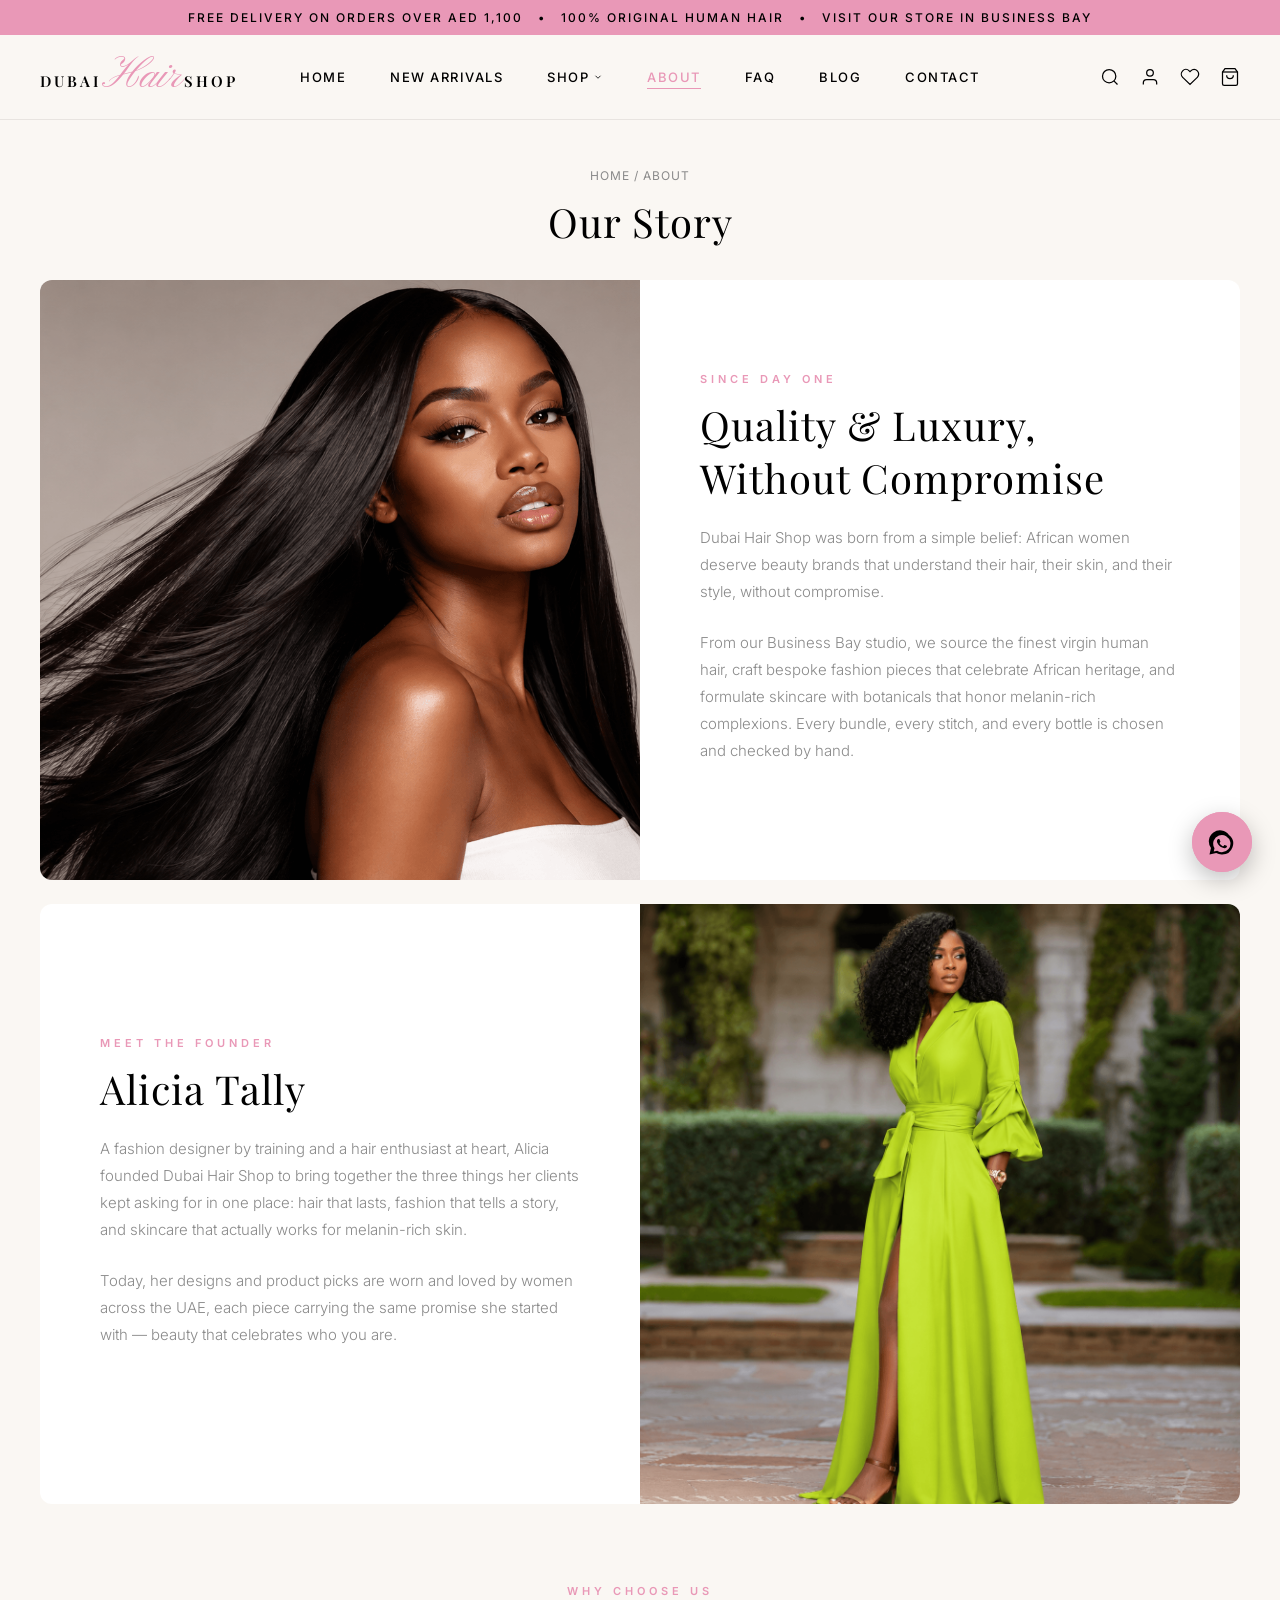
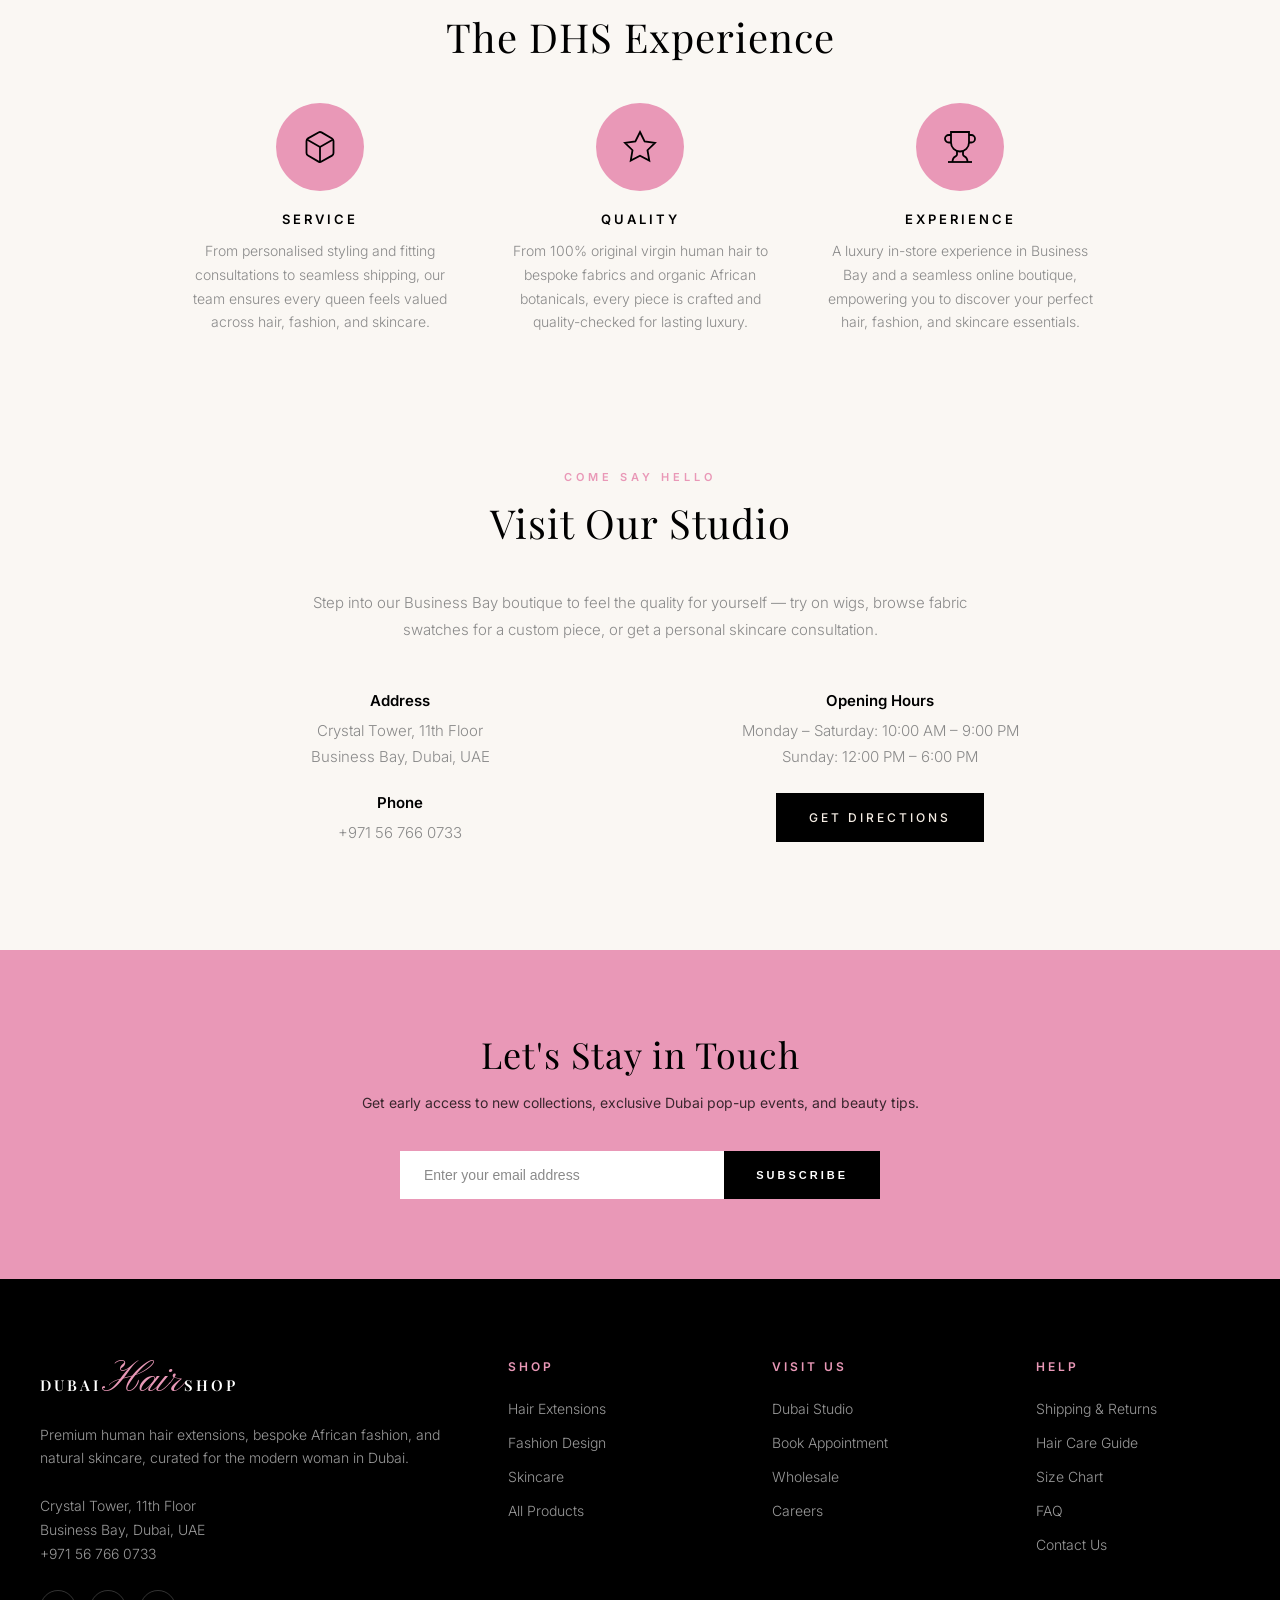
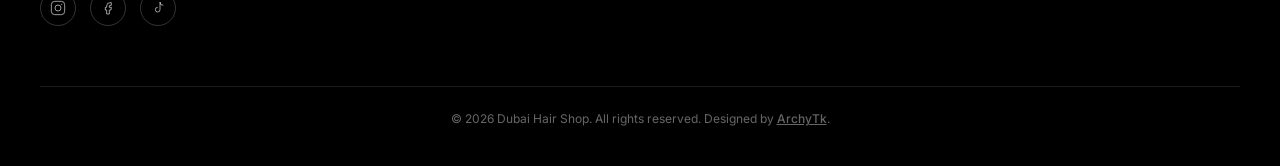
==== about.html @ 72a815de "Build out full shop experience: pages, cart/checkout, search, and account - Add shop, product, cart," ====
<!DOCTYPE html>
<html lang="en">
<head>
<meta charset="UTF-8">
<meta name="viewport" content="width=device-width, initial-scale=1.0">
<title>About Us | Dubai Hair Shop</title>
<meta name="description" content="Learn the story behind Dubai Hair Shop — premium human hair extensions, bespoke African-inspired fashion by Alicia Tally, and natural botanical skincare from our Business Bay studio.">
<link rel="icon" type="image/svg+xml" href="favicon.svg">
<link href="https://fonts.googleapis.com/css2?family=Playfair+Display:wght@400;500;600&family=Pinyon+Script&family=Inter:wght@300;400;500;600&display=swap" rel="stylesheet">
<link rel="stylesheet" href="css/style.css?v=2">
</head>
<body>

<!-- Announcement -->
<div class="announcement-bar">
  <span>Free delivery on orders over AED 1,100 &nbsp; • &nbsp; 100% Original Human Hair &nbsp; • &nbsp; Visit Our Store in Business Bay</span>
</div>

<!-- Navigation -->
<nav class="dhs-nav">
  <a class="nav-logo" href="index.html"><span class="logo-word">Dubai</span><span class="logo-accent">Hair</span><span class="logo-word">Shop</span></a>
  <ul class="nav-links">
    <li><a href="index.html">Home</a></li>
    <li><a href="shop.html?new=1">New Arrivals</a></li>
    <li class="nav-has-dropdown">
      <a href="shop.html">Shop
        <svg class="nav-caret" viewBox="0 0 24 24" width="10" height="10" fill="none" stroke="currentColor" stroke-width="2"><path d="m6 9 6 6 6-6"/></svg>
      </a>
      <ul class="nav-dropdown">
        <li><a href="shop.html?category=hair-extensions">Hair Extensions</a></li>
        <li><a href="shop.html?category=fashion-design">Fashion Design</a></li>
        <li><a href="shop.html?category=natural-skincare">Skincare</a></li>
      </ul>
    </li>
    <li><a href="about.html" class="active">About</a></li>
    <li><a href="faq.html">FAQ</a></li>
    <li><a href="blog.html">Blog</a></li>
    <li><a href="contact.html">Contact</a></li>
  </ul>
  <div class="nav-actions">
    <button type="button" class="nav-icon-wrap nav-icon-btn" data-search-trigger aria-label="Search">
      <svg class="nav-icon nav-icon-search" viewBox="0 0 24 24"><circle cx="11" cy="11" r="8"/><path d="m21 21-4.35-4.35"/></svg>
    </button>
    <a class="nav-icon-wrap" href="account.html" aria-label="My Account">
      <svg class="nav-icon nav-icon-account" viewBox="0 0 24 24"><path d="M20 21v-2a4 4 0 0 0-4-4H8a4 4 0 0 0-4 4v2"/><circle cx="12" cy="7" r="4"/></svg>
    </a>
    <a class="nav-icon-wrap" href="wishlist.html" aria-label="View wishlist">
      <svg class="nav-icon" viewBox="0 0 24 24"><path d="M20.8 4.6a5.5 5.5 0 0 0-7.8 0L12 5.6l-1-1a5.5 5.5 0 0 0-7.8 7.8l1 1L12 21l7.8-7.6 1-1a5.5 5.5 0 0 0 0-7.8z"/></svg>
      <span class="nav-wishlist-badge wishlist-badge" hidden>0</span>
    </a>
    <a class="nav-icon-wrap" href="cart.html" aria-label="View cart">
      <svg class="nav-icon" viewBox="0 0 24 24"><path d="M6 2 3 6v14a2 2 0 0 0 2 2h14a2 2 0 0 0 2-2V6l-3-4z"/><line x1="3" y1="6" x2="21" y2="6"/><path d="M16 10a4 4 0 0 1-8 0"/></svg>
      <span class="nav-cart-badge cart-badge" hidden>0</span>
    </a>
    <button class="nav-hamburger" aria-label="Open menu" aria-expanded="false">
      <svg viewBox="0 0 24 24" fill="none" stroke="currentColor" stroke-width="1.5"><line x1="3" y1="6" x2="21" y2="6"/><line x1="3" y1="12" x2="21" y2="12"/><line x1="3" y1="18" x2="21" y2="18"/></svg>
    </button>
  </div>
</nav>

<!-- Search -->
<div class="search-overlay" id="searchOverlay">
  <div class="search-panel">
    <form class="search-form" id="searchForm">
      <svg class="search-form-icon" viewBox="0 0 24 24" fill="none" stroke="currentColor" stroke-width="1.5"><circle cx="11" cy="11" r="8"/><path d="m21 21-4.35-4.35"/></svg>
      <input type="search" id="searchInput" class="search-input" placeholder="Search hair, fashion, skincare..." autocomplete="off">
      <button type="button" class="search-close" id="searchCloseBtn" aria-label="Close search">
        <svg viewBox="0 0 24 24" fill="none" stroke="currentColor" stroke-width="1.5"><line x1="18" y1="6" x2="6" y2="18"/><line x1="6" y1="6" x2="18" y2="18"/></svg>
      </button>
    </form>
    <div class="search-results" id="searchResults"></div>
  </div>
</div>

<!-- Mobile Nav -->
<div class="mobile-nav-overlay"></div>
<div class="mobile-nav">
  <button class="mobile-nav-close" aria-label="Close menu">
    <svg viewBox="0 0 24 24" fill="none" stroke="currentColor" stroke-width="1.5"><line x1="18" y1="6" x2="6" y2="18"/><line x1="6" y1="6" x2="18" y2="18"/></svg>
  </button>
  <div class="mobile-nav-actions">
    <button type="button" class="mobile-nav-action" data-search-trigger>
      <svg viewBox="0 0 24 24" fill="none" stroke="currentColor" stroke-width="1.5"><circle cx="11" cy="11" r="8"/><path d="m21 21-4.35-4.35"/></svg>
      Search
    </button>
    <a href="account.html" class="mobile-nav-action">
      <svg viewBox="0 0 24 24" fill="none" stroke="currentColor" stroke-width="1.5"><path d="M20 21v-2a4 4 0 0 0-4-4H8a4 4 0 0 0-4 4v2"/><circle cx="12" cy="7" r="4"/></svg>
      My Account
    </a>
  </div>
  <ul class="mobile-nav-links">
    <li><a href="index.html">Home</a></li>
    <li><a href="shop.html?new=1">New Arrivals</a></li>
    <li><a href="shop.html">Shop</a></li>
    <li><a href="about.html">About</a></li>
    <li><a href="faq.html">FAQ</a></li>
    <li><a href="blog.html">Blog</a></li>
    <li><a href="contact.html">Contact</a></li>
  </ul>
</div>

<!-- Page Header -->
<div class="page-header">
  <p class="breadcrumb"><a href="index.html">Home</a> / About</p>
  <h1 class="page-title">Our Story</h1>
</div>

<!-- Story -->
<div class="about-story">
  <div class="about-story-img">
    <img src="img/hero-image.png" alt="Dubai Hair Shop studio">
  </div>
  <div class="about-story-content">
    <p class="section-label" style="text-align:left; padding:0;">Since Day One</p>
    <h2 class="section-title" style="text-align:left; margin-bottom:20px;">Quality & Luxury, Without Compromise</h2>
    <p class="about-text">Dubai Hair Shop was born from a simple belief: African women deserve beauty brands that understand their hair, their skin, and their style, without compromise.</p>
    <p class="about-text">From our Business Bay studio, we source the finest virgin human hair, craft bespoke fashion pieces that celebrate African heritage, and formulate skincare with botanicals that honor melanin-rich complexions. Every bundle, every stitch, and every bottle is chosen and checked by hand.</p>
  </div>
</div>

<!-- Founder -->
<div class="about-founder">
  <div class="about-founder-content">
    <p class="section-label" style="text-align:left; padding:0;">Meet the Founder</p>
    <h2 class="section-title" style="text-align:left; margin-bottom:20px;">Alicia Tally</h2>
    <p class="about-text">A fashion designer by training and a hair enthusiast at heart, Alicia founded Dubai Hair Shop to bring together the three things her clients kept asking for in one place: hair that lasts, fashion that tells a story, and skincare that actually works for melanin-rich skin.</p>
    <p class="about-text">Today, her designs and product picks are worn and loved by women across the UAE, each piece carrying the same promise she started with — beauty that celebrates who you are.</p>
  </div>
  <div class="about-founder-img">
    <img src="img/alicia-tally-fashion-designer-featured.png" alt="Alicia Tally, Founder & Creative Director">
  </div>
</div>

<!-- Values -->
<div class="section-header">
  <p class="section-label">Why Choose Us</p>
  <h2 class="section-title">The DHS Experience</h2>
</div>
<div class="about-values">
  <div class="about-value-item">
    <div class="about-value-icon-wrap">
      <svg class="about-value-icon" viewBox="0 0 24 24"><path d="M21 16V8a2 2 0 0 0-1-1.73l-7-4a2 2 0 0 0-2 0l-7 4A2 2 0 0 0 3 8v8a2 2 0 0 0 1 1.73l7 4a2 2 0 0 0 2 0l7-4A2 2 0 0 0 21 16z"/><polyline points="3.27 6.96 12 12.01 20.73 6.96"/><line x1="12" y1="22.08" x2="12" y2="12"/></svg>
    </div>
    <div class="about-value-title">Service</div>
    <div class="about-value-desc">From personalised styling and fitting consultations to seamless shipping, our team ensures every queen feels valued across hair, fashion, and skincare.</div>
  </div>
  <div class="about-value-item">
    <div class="about-value-icon-wrap">
      <svg class="about-value-icon" viewBox="0 0 24 24"><polygon points="12 2 15.09 8.26 22 9.27 17 14.14 18.18 21.02 12 17.77 5.82 21.02 7 14.14 2 9.27 8.91 8.26 12 2"/></svg>
    </div>
    <div class="about-value-title">Quality</div>
    <div class="about-value-desc">From 100% original virgin human hair to bespoke fabrics and organic African botanicals, every piece is crafted and quality-checked for lasting luxury.</div>
  </div>
  <div class="about-value-item">
    <div class="about-value-icon-wrap">
      <svg class="about-value-icon" viewBox="0 0 24 24"><path d="M6 9H4.5a2.5 2.5 0 0 1 0-5H6"/><path d="M18 9h1.5a2.5 2.5 0 0 0 0-5H18"/><path d="M4 22h16"/><path d="M10 14.66V17c0 .55-.47.98-.97 1.21C7.85 18.75 7 20.24 7 22"/><path d="M14 14.66V17c0 .55.47.98.97 1.21C16.15 18.75 17 20.24 17 22"/><path d="M18 2H6v7a6 6 0 0 0 12 0V2z"/></svg>
    </div>
    <div class="about-value-title">Experience</div>
    <div class="about-value-desc">A luxury in-store experience in Business Bay and a seamless online boutique, empowering you to discover your perfect hair, fashion, and skincare essentials.</div>
  </div>
</div>

<!-- Visit Us -->
<div class="section-header" id="visit">
  <p class="section-label">Come Say Hello</p>
  <h2 class="section-title">Visit Our Studio</h2>
</div>
<div class="visit-section">
  <p class="visit-text">Step into our Business Bay boutique to feel the quality for yourself — try on wigs, browse fabric swatches for a custom piece, or get a personal skincare consultation.</p>
  <div class="visit-grid">
    <div>
      <div class="visit-label">Address</div>
      <p class="visit-desc">Crystal Tower, 11th Floor<br>Business Bay, Dubai, UAE</p>
      <div class="visit-label">Phone</div>
      <p class="visit-desc">+971 56 766 0733</p>
    </div>
    <div>
      <div class="visit-label">Opening Hours</div>
      <p class="visit-desc">Monday – Saturday: 10:00 AM – 9:00 PM<br>Sunday: 12:00 PM – 6:00 PM</p>
      <a class="directions-btn" href="https://www.google.com/maps/search/?api=1&query=Crystal+Tower+Business+Bay+Dubai" target="_blank" rel="noopener">Get Directions</a>
    </div>
  </div>
</div>

<!-- Newsletter -->
<div class="newsletter">
  <h2 class="newsletter-title">Let's Stay in Touch</h2>
  <p class="newsletter-sub">Get early access to new collections, exclusive Dubai pop-up events, and beauty tips.</p>
  <form class="newsletter-form" onsubmit="event.preventDefault(); alert('Thank you for subscribing, Queen!');">
    <input type="email" class="newsletter-input" placeholder="Enter your email address" required>
    <button type="submit" class="newsletter-btn">Subscribe</button>
  </form>
</div>

<!-- Footer -->
<footer class="footer">
  <div class="footer-grid">
    <div>
      <div class="footer-brand"><span class="logo-word">Dubai</span><span class="logo-accent">Hair</span><span class="logo-word">Shop</span></div>
      <p class="footer-desc">Premium human hair extensions, bespoke African fashion, and natural skincare, curated for the modern woman in Dubai.</p>
      <p class="footer-desc" style="margin-bottom:0;">Crystal Tower, 11th Floor<br>Business Bay, Dubai, UAE<br>+971 56 766 0733</p>
      <div class="social-links">
        <a class="social-icon" href="#" aria-label="Instagram">
          <svg viewBox="0 0 24 24" fill="none" stroke="currentColor" stroke-width="1.5"><rect x="2" y="2" width="20" height="20" rx="5"/><circle cx="12" cy="12" r="4.5"/><circle cx="17.5" cy="6.5" r="1" fill="currentColor" stroke="none"/></svg>
        </a>
        <a class="social-icon" href="#" aria-label="Facebook">
          <svg viewBox="0 0 24 24" fill="none" stroke="currentColor" stroke-width="1.5"><path d="M15 8h2V4h-2a5 5 0 0 0-5 5v2H8v4h2v6h4v-6h2.5l.5-4H14V9a1 1 0 0 1 1-1z"/></svg>
        </a>
        <a class="social-icon" href="#" aria-label="TikTok">
          <svg viewBox="0 0 24 24" fill="none" stroke="currentColor" stroke-width="1.5"><path d="M15 3v11.5a3.5 3.5 0 1 1-3.5-3.5"/><path d="M15 3a5 5 0 0 0 5 5"/></svg>
        </a>
      </div>
    </div>
    <div>
      <div class="footer-title">Shop</div>
      <ul class="footer-links">
        <li><a href="shop.html?category=hair-extensions">Hair Extensions</a></li>
        <li><a href="shop.html?category=fashion-design">Fashion Design</a></li>
        <li><a href="shop.html?category=natural-skincare">Skincare</a></li>
        <li><a href="shop.html">All Products</a></li>
      </ul>
    </div>
    <div>
      <div class="footer-title">Visit us</div>
      <ul class="footer-links">
        <li><a href="about.html#visit">Dubai Studio</a></li>
        <li><a href="contact.html">Book Appointment</a></li>
        <li><a href="#">Wholesale</a></li>
        <li><a href="#">Careers</a></li>
      </ul>
    </div>
    <div>
      <div class="footer-title">Help</div>
      <ul class="footer-links">
        <li><a href="shipping-returns.html">Shipping & Returns</a></li>
        <li><a href="hair-care-guide.html">Hair Care Guide</a></li>
        <li><a href="size-chart.html">Size Chart</a></li>
        <li><a href="faq.html">FAQ</a></li>
        <li><a href="contact.html">Contact Us</a></li>
      </ul>
    </div>
  </div>
  <div class="footer-bottom">
    &copy; 2026 Dubai Hair Shop. All rights reserved. Designed by <a href="https://www.linkedin.com/in/archbell-maunganidze/" target="_blank" rel="noopener">ArchyTk</a>.
  </div>
</footer>

<!-- WhatsApp Float -->
<a class="whatsapp-float" href="https://wa.me/971567660733" target="_blank" rel="noopener" aria-label="Chat with us on WhatsApp">
  <span class="whatsapp-float-ring"></span>
  <svg viewBox="0 0 24 24" fill="currentColor"><path d="M17.6 6.32A8.8 8.8 0 0 0 3.16 16.8L2 22l5.36-1.14A8.8 8.8 0 0 0 12 22a8.8 8.8 0 0 0 5.6-15.68zM12 20.2a6.9 6.9 0 0 1-3.53-.96l-.25-.15-2.83.6.6-2.76-.16-.28A6.9 6.9 0 1 1 12 20.2zm3.78-5.17c-.2-.1-1.2-.6-1.39-.66-.19-.07-.32-.1-.46.1-.13.2-.52.66-.64.8-.12.13-.24.15-.44.05-.2-.1-.86-.32-1.63-1.02-.6-.54-1.01-1.2-1.13-1.4-.12-.2-.01-.31.09-.4.09-.1.2-.24.3-.36.1-.12.13-.2.2-.34.07-.13.03-.25-.02-.35-.05-.1-.46-1.1-.63-1.5-.17-.4-.33-.35-.46-.35h-.4c-.13 0-.34.05-.52.25s-.68.67-.68 1.63.7 1.9.8 2.03c.1.13 1.37 2.1 3.32 2.94.46.2.83.32 1.11.4.47.15.9.13 1.24.08.38-.06 1.2-.49 1.37-.96.17-.47.17-.87.12-.96-.05-.09-.18-.14-.38-.24z"/></svg>
</a>

<!-- Mobile Bottom Nav -->
<nav class="mobile-bottom-nav">
  <a href="shop.html" class="bottom-nav-item">
    <svg class="bottom-nav-icon" viewBox="0 0 24 24" fill="none" stroke="currentColor" stroke-width="1.5"><rect x="3" y="3" width="7" height="7" rx="1"/><rect x="14" y="3" width="7" height="7" rx="1"/><rect x="3" y="14" width="7" height="7" rx="1"/><rect x="14" y="14" width="7" height="7" rx="1"/></svg>
    <span class="bottom-nav-label">Shop</span>
  </a>
  <a href="wishlist.html" class="bottom-nav-item">
    <span class="bottom-nav-icon-wrap">
      <svg class="bottom-nav-icon" viewBox="0 0 24 24" fill="none" stroke="currentColor" stroke-width="1.5"><path d="M20.8 4.6a5.5 5.5 0 0 0-7.8 0L12 5.6l-1-1a5.5 5.5 0 0 0-7.8 7.8l1 1L12 21l7.8-7.6 1-1a5.5 5.5 0 0 0 0-7.8z"/></svg>
      <span class="bottom-nav-badge wishlist-badge" hidden>0</span>
    </span>
    <span class="bottom-nav-label">Wishlist</span>
  </a>
  <button type="button" class="bottom-nav-item" data-search-trigger>
    <svg class="bottom-nav-icon" viewBox="0 0 24 24" fill="none" stroke="currentColor" stroke-width="1.5"><circle cx="11" cy="11" r="8"/><path d="m21 21-4.35-4.35"/></svg>
    <span class="bottom-nav-label">Search</span>
  </button>
  <a href="account.html" class="bottom-nav-item">
    <svg class="bottom-nav-icon" viewBox="0 0 24 24" fill="none" stroke="currentColor" stroke-width="1.5"><path d="M20 21v-2a4 4 0 0 0-4-4H8a4 4 0 0 0-4 4v2"/><circle cx="12" cy="7" r="4"/></svg>
    <span class="bottom-nav-label">Account</span>
  </a>
  <a href="cart.html" class="bottom-nav-item">
    <span class="bottom-nav-icon-wrap">
      <svg class="bottom-nav-icon" viewBox="0 0 24 24" fill="none" stroke="currentColor" stroke-width="1.5"><path d="M6 2 3 6v14a2 2 0 0 0 2 2h14a2 2 0 0 0 2-2V6l-3-4z"/><line x1="3" y1="6" x2="21" y2="6"/><path d="M16 10a4 4 0 0 1-8 0"/></svg>
      <span class="bottom-nav-badge cart-badge" hidden>0</span>
    </span>
    <span class="bottom-nav-label">Cart</span>
  </a>
</nav>

<script src="js/products.js"></script>
<script src="js/cart.js"></script>
<script src="js/wishlist.js"></script>
<script src="js/product-card.js"></script>
<script src="js/search.js"></script>
<script src="js/mobile-nav.js?v=2"></script>

</body>
</html>
---- css/style.css ----
:root {
  --dhs-plum: #000000;
  --dhs-rose: #e998b7;
  --dhs-champagne: #f5ede4;
  --dhs-cream: #faf7f3;
  --dhs-black: #000000;
  --dhs-gray: #8a8a8a;
  --dhs-light-gray: #e8e4e0;
}
* {
  margin: 0;
  padding: 0;
  box-sizing: border-box;
}
[hidden] {
  display: none !important;
}
html {
  scroll-behavior: smooth;
}
body {
  font-family: "Inter", sans-serif;
  color: var(--dhs-black);
  background: var(--dhs-cream);
}

/* Announcement Bar */
.announcement-bar {
  background: var(--dhs-rose);
  color: var(--dhs-plum);
  padding: 10px 0;
  font-size: 12px;
  letter-spacing: 2px;
  text-transform: uppercase;
  text-align: center;
  font-weight: 500;
  overflow: hidden;
  white-space: nowrap;
}
.announcement-bar span {
  display: inline-block;
  animation: marquee 20s linear infinite;
}
@keyframes marquee {
  0% {
    transform: translateX(100%);
  }
  100% {
    transform: translateX(-100%);
  }
}

/* Navigation */
.dhs-nav {
  display: grid;
  grid-template-columns: 1fr auto 1fr;
  align-items: center;
  padding: 20px 40px;
  background: rgba(250, 247, 243, 0.95);
  backdrop-filter: blur(10px);
  position: sticky;
  top: 0;
  z-index: 100;
  border-bottom: 1px solid var(--dhs-light-gray);
}
.nav-links {
  display: flex;
  align-items: center;
  gap: 44px;
  list-style: none;
}
.nav-links li {
  display: flex;
  align-items: center;
}
.nav-links a {
  display: flex;
  align-items: center;
  gap: 4px;
  text-decoration: none;
  color: var(--dhs-black);
  font-size: 13px;
  letter-spacing: 1.5px;
  text-transform: uppercase;
  font-weight: 500;
  transition: color 0.3s;
  position: relative;
}
.nav-links a::after {
  content: "";
  position: absolute;
  bottom: -4px;
  left: 0;
  width: 0;
  height: 1px;
  background: var(--dhs-rose);
  transition: width 0.3s;
}
.nav-links a:hover {
  color: var(--dhs-rose);
}
.nav-links a:hover::after {
  width: 100%;
}

/* Shop Dropdown */
.nav-has-dropdown {
  position: relative;
}
.nav-caret {
  transition: transform 0.3s;
}
.nav-has-dropdown:hover .nav-caret {
  transform: rotate(180deg);
}
.nav-dropdown {
  position: absolute;
  top: 100%;
  left: 50%;
  transform: translate(-50%, 8px);
  min-width: 160px;
  background: var(--dhs-cream);
  border: 1px solid var(--dhs-light-gray);
  list-style: none;
  padding: 10px 0;
  opacity: 0;
  visibility: hidden;
  transition: opacity 0.25s, transform 0.25s, visibility 0.25s;
  z-index: 110;
}
.nav-has-dropdown:hover .nav-dropdown {
  opacity: 1;
  visibility: visible;
  transform: translate(-50%, 0);
}
.nav-dropdown li {
  display: block;
}
.nav-dropdown a {
  display: block;
  padding: 10px 24px;
  font-size: 12px;
  letter-spacing: 1px;
  text-transform: uppercase;
  color: var(--dhs-black);
  text-decoration: none;
  white-space: nowrap;
}
.nav-dropdown a::after {
  display: none;
}
.nav-dropdown a:hover {
  color: var(--dhs-rose);
  background: white;
}

.nav-logo {
  display: flex;
  align-items: baseline;
  gap: 3px;
  font-family: "Playfair Display", serif;
  text-decoration: none;
}
.logo-word {
  font-size: 15px;
  font-weight: 600;
  letter-spacing: 3px;
  text-transform: uppercase;
  color: var(--dhs-plum);
}
.logo-accent {
  font-family: "Pinyon Script", cursive;
  font-size: 44px;
  font-style: normal;
  font-weight: 400;
  letter-spacing: 0;
  line-height: 1;
  color: var(--dhs-rose);
  margin: 0 -2px;
}
.nav-actions {
  display: flex;
  gap: 20px;
  align-items: center;
  justify-self: end;
}
.nav-icon {
  width: 20px;
  height: 20px;
  cursor: pointer;
  stroke: var(--dhs-black);
  fill: none;
  stroke-width: 1.5;
  transition: stroke 0.3s;
}
.nav-icon:hover {
  stroke: var(--dhs-rose);
}
.nav-hamburger {
  display: none;
  width: 22px;
  height: 22px;
  padding: 0;
  border: none;
  background: none;
  color: var(--dhs-black);
  cursor: pointer;
  align-items: center;
  justify-content: center;
  transition: color 0.3s;
}
.nav-hamburger svg {
  width: 100%;
  height: 100%;
}
.nav-hamburger:hover {
  color: var(--dhs-rose);
}

/* Mobile Nav */
.mobile-nav-overlay {
  position: fixed;
  inset: 0;
  background: rgba(0, 0, 0, 0.45);
  z-index: 199;
  opacity: 0;
  visibility: hidden;
  transition: opacity 0.35s ease;
}
.mobile-nav-overlay.open {
  opacity: 1;
  visibility: visible;
}
.mobile-nav {
  position: fixed;
  top: 0;
  right: -100%;
  width: 300px;
  max-width: 82vw;
  height: 100vh;
  background: var(--dhs-cream);
  z-index: 200;
  padding: 100px 40px 40px;
  box-shadow: -8px 0 32px rgba(0, 0, 0, 0.12);
  transition: right 0.4s ease;
}
.mobile-nav.open {
  right: 0;
}
.mobile-nav-close {
  position: absolute;
  top: 28px;
  right: 28px;
  width: 22px;
  height: 22px;
  padding: 0;
  border: none;
  background: none;
  color: var(--dhs-black);
  cursor: pointer;
}
.mobile-nav-close svg {
  width: 100%;
  height: 100%;
}
.mobile-nav-close:hover {
  color: var(--dhs-rose);
}
.mobile-nav-actions {
  display: flex;
  flex-direction: column;
  gap: 20px;
  margin-bottom: 32px;
  padding-bottom: 32px;
  border-bottom: 1px solid var(--dhs-light-gray);
}
.mobile-nav-action {
  display: flex;
  align-items: center;
  gap: 12px;
  text-decoration: none;
  color: var(--dhs-black);
  font-size: 15px;
  letter-spacing: 1.5px;
  text-transform: uppercase;
  font-weight: 500;
  transition: color 0.3s;
}
.mobile-nav-action svg {
  width: 18px;
  height: 18px;
  flex-shrink: 0;
}
.mobile-nav-action:hover {
  color: var(--dhs-rose);
}
.mobile-nav-links {
  list-style: none;
  display: flex;
  flex-direction: column;
  gap: 28px;
}
.mobile-nav-links a {
  text-decoration: none;
  color: var(--dhs-black);
  font-size: 15px;
  letter-spacing: 1.5px;
  text-transform: uppercase;
  font-weight: 500;
  transition: color 0.3s;
}
.mobile-nav-links a:hover {
  color: var(--dhs-rose);
}

/* Search Overlay */
.search-overlay {
  position: fixed;
  inset: 0;
  z-index: 300;
  background: rgba(0, 0, 0, 0.45);
  opacity: 0;
  visibility: hidden;
  transition: opacity 0.3s ease, visibility 0.3s ease;
  padding: 90px 20px 20px;
  overflow-y: auto;
}
.search-overlay.open {
  opacity: 1;
  visibility: visible;
}
.search-panel {
  max-width: 640px;
  margin: 0 auto;
  background: var(--dhs-cream);
  border-radius: 4px;
  box-shadow: 0 20px 60px rgba(0, 0, 0, 0.25);
  overflow: hidden;
  transform: translateY(-16px);
  transition: transform 0.3s ease;
}
.search-overlay.open .search-panel {
  transform: translateY(0);
}
.search-form {
  display: flex;
  align-items: center;
  gap: 14px;
  padding: 18px 20px;
  border-bottom: 1px solid var(--dhs-light-gray);
}
.search-form-icon {
  width: 20px;
  height: 20px;
  flex-shrink: 0;
  stroke: var(--dhs-gray);
  fill: none;
  stroke-width: 1.5;
}
.search-input {
  flex: 1;
  border: none;
  outline: none;
  background: none;
  font-family: "Inter", sans-serif;
  font-size: 16px;
  color: var(--dhs-black);
}
.search-input::placeholder {
  color: var(--dhs-gray);
}
.search-close {
  width: 18px;
  height: 18px;
  padding: 0;
  border: none;
  background: none;
  color: var(--dhs-black);
  cursor: pointer;
  flex-shrink: 0;
}
.search-close svg {
  width: 100%;
  height: 100%;
}
.search-close:hover {
  color: var(--dhs-rose);
}
.search-results {
  max-height: 60vh;
  overflow-y: auto;
}
.search-hint,
.search-empty {
  padding: 32px 20px;
  text-align: center;
  color: var(--dhs-gray);
  font-size: 14px;
}
.search-result-item {
  display: flex;
  align-items: center;
  gap: 14px;
  padding: 12px 20px;
  text-decoration: none;
  color: var(--dhs-black);
  transition: background 0.2s;
}
.search-result-item:hover {
  background: var(--dhs-champagne);
}
.search-result-media {
  width: 48px;
  height: 48px;
  border-radius: 4px;
  overflow: hidden;
  flex-shrink: 0;
}
.search-result-media img {
  width: 100%;
  height: 100%;
  object-fit: cover;
}
.search-result-media .product-placeholder {
  width: 100%;
  height: 100%;
}
.search-result-media .product-placeholder-initials {
  font-size: 12px;
}
.search-result-info {
  flex: 1;
  min-width: 0;
  display: flex;
  flex-direction: column;
  gap: 2px;
}
.search-result-name {
  font-size: 14px;
  font-weight: 500;
  white-space: nowrap;
  overflow: hidden;
  text-overflow: ellipsis;
}
.search-result-category {
  font-size: 12px;
  color: var(--dhs-gray);
}
.search-result-price {
  font-size: 14px;
  color: var(--dhs-rose);
  flex-shrink: 0;
}
.search-view-all {
  display: block;
  padding: 14px 20px;
  text-align: center;
  font-size: 13px;
  letter-spacing: 1px;
  text-transform: uppercase;
  font-weight: 600;
  color: var(--dhs-black);
  text-decoration: none;
  border-top: 1px solid var(--dhs-light-gray);
  transition: color 0.3s;
}
.search-view-all:hover {
  color: var(--dhs-rose);
}

/* Hero */
.hero {
  position: relative;
  height: 85vh;
  min-height: 600px;
  overflow: hidden;
  background: linear-gradient(135deg, #e8ddd4 0%, #d4c4b5 50%, #c9b8a8 100%);
}
.hero-slide {
  display: flex;
  align-items: center;
  justify-content: center;
  background-position: center;
  background-size: cover;
}
.hero-overlay {
  position: absolute;
  inset: 0;
  background: linear-gradient(
    to bottom,
    rgba(0, 0, 0, 0.15) 0%,
    rgba(0, 0, 0, 0.4) 100%
  );
}
.hero-content {
  position: relative;
  text-align: center;
  color: white;
  z-index: 2;
  max-width: 800px;
  padding: 0 24px;
  margin-top: 210px;
}
.hero-subtitle {
  font-size: 12px;
  letter-spacing: 4px;
  text-transform: uppercase;
  margin-bottom: 20px;
  opacity: 0.9;
  font-weight: 500;
}
.hero-title {
  font-family: "Playfair Display", serif;
  font-size: clamp(36px, 6vw, 64px);
  font-weight: 400;
  line-height: 1.1;
  margin-bottom: 24px;
  letter-spacing: 2px;
}
.hero-desc {
  font-size: 15px;
  line-height: 1.7;
  opacity: 0.9;
  margin-bottom: 40px;
  font-weight: 300;
  max-width: 500px;
  margin-left: auto;
  margin-right: auto;
}
.hero-cta {
  display: inline-flex;
  align-items: center;
  gap: 12px;
  margin-top: 20px;
  padding: 16px 40px;
  background: var(--dhs-plum);
  color: var(--dhs-champagne);
  text-decoration: none;
  font-size: 12px;
  letter-spacing: 3px;
  text-transform: uppercase;
  font-weight: 500;
  border: 1px solid var(--dhs-plum);
  transition: all 0.4s;
  cursor: pointer;
}
.hero-cta:hover {
  background: transparent;
  color: white;
  border-color: white;
}

.hero-arrow {
  position: absolute;
  top: 50%;
  transform: translateY(-50%);
  width: 64px;
  height: 64px;
  border-radius: 50%;
  border: 1px solid rgba(255, 255, 255, 0.6);
  background: rgba(255, 255, 255, 0.05);
  color: white;
  display: flex;
  align-items: center;
  justify-content: center;
  cursor: pointer;
  z-index: 3;
}
.hero-arrow svg {
  width: 24px;
  height: 24px;
  transition: all 0.3s;
}
.hero-arrow:hover {
  background: var(--dhs-rose);
  border-color: var(--dhs-rose);
  color: var(--dhs-plum);
}
.hero-arrow-prev {
  left: 40px;
}
.hero-arrow-next {
  right: 40px;
}

.hero-dots.swiper-pagination {
  position: absolute;
  bottom: 32px;
  left: 50%;
  transform: translateX(-50%);
  display: flex;
  gap: 10px;
  z-index: 3;
  width: auto;
}
.hero-dots .swiper-pagination-bullet {
  width: 9px;
  height: 9px;
  margin: 0;
  border-radius: 50%;
  background: rgba(255, 255, 255, 0.4);
  opacity: 1;
  cursor: pointer;
  transition: all 0.3s;
}
.hero-dots .swiper-pagination-bullet-active {
  background: white;
  transform: scale(1.2);
}

@media (max-width: 900px) {
  .hero-arrow {
    display: none;
  }
}

/* Ticker */
.ticker {
  background: var(--dhs-plum);
  color: var(--dhs-champagne);
  padding: 14px 0;
  overflow: hidden;
  white-space: nowrap;
  font-size: 11px;
  letter-spacing: 3px;
  text-transform: uppercase;
  font-weight: 500;
}
.ticker-inner {
  display: inline-flex;
  gap: 48px;
  animation: ticker-scroll 30s linear infinite;
}
.ticker-item {
  display: flex;
  align-items: center;
  gap: 12px;
}
.ticker-dot {
  width: 4px;
  height: 4px;
  background: var(--dhs-rose);
  border-radius: 50%;
  display: inline-block;
}
@keyframes ticker-scroll {
  0% {
    transform: translateX(0);
  }
  100% {
    transform: translateX(-50%);
  }
}

/* Section Headers */
.section-header {
  text-align: center;
  padding: 56px 24px 40px;
  scroll-margin-top: 80px;
}
.section-label {
  font-size: 11px;
  letter-spacing: 4px;
  text-transform: uppercase;
  color: var(--dhs-rose);
  font-weight: 600;
  margin-bottom: 12px;
}
.section-title {
  font-family: "Playfair Display", serif;
  font-size: clamp(28px, 4vw, 40px);
  font-weight: 400;
  color: var(--dhs-black);
  margin: 0;
  letter-spacing: 1px;
}
.section-sub {
  font-size: 14px;
  color: var(--dhs-gray);
  margin-top: 12px;
  font-weight: 300;
}

/* Categories */
.categories {
  display: grid;
  grid-template-columns: repeat(3, 1fr);
  gap: 20px;
  padding: 0 40px 56px;
  max-width: 1200px;
  margin: 0 auto;
}
.category-card {
  position: relative;
  aspect-ratio: 3/4;
  overflow: hidden;
  cursor: pointer;
  background: var(--dhs-light-gray);
  border-radius: 12px;
  scroll-margin-top: 100px;
}
.category-card img {
  width: 100%;
  height: 100%;
  object-fit: cover;
  transition: transform 0.8s;
}
.category-card:hover img {
  transform: scale(1.05);
}
.category-label {
  position: absolute;
  bottom: 0;
  left: 0;
  right: 0;
  padding: 32px 24px;
  background: linear-gradient(to top, rgba(0, 0, 0, 0.6) 0%, transparent 100%);
  color: white;
  font-size: 13px;
  letter-spacing: 3px;
  text-transform: uppercase;
  font-weight: 500;
  transition: padding 0.4s;
}
.category-card:hover .category-label {
  padding-bottom: 40px;
}

/* Products */
.products-grid {
  display: grid;
  grid-template-columns: repeat(4, 1fr);
  gap: 24px;
  padding: 0 40px 56px;
  max-width: 1200px;
  margin: 0 auto;
}
.product-card {
  position: relative;
  cursor: pointer;
}
.product-img-wrap {
  position: relative;
  aspect-ratio: 3/4;
  overflow: hidden;
  background: var(--dhs-light-gray);
  margin-bottom: 16px;
  border-radius: 12px;
}
.product-img-wrap img {
  width: 100%;
  height: 100%;
  object-fit: cover;
  transition: transform 0.6s;
}
.product-card:hover .product-img-wrap img {
  transform: scale(1.04);
}
.product-badge {
  position: absolute;
  top: 12px;
  left: 12px;
  padding: 6px 12px;
  background: var(--dhs-plum);
  color: var(--dhs-champagne);
  font-size: 10px;
  letter-spacing: 2px;
  text-transform: uppercase;
  font-weight: 500;
  border-radius: 4px;
}
.product-name {
  font-size: 14px;
  font-weight: 500;
  color: var(--dhs-black);
  margin-bottom: 6px;
  letter-spacing: 0.5px;
}
.product-price {
  font-size: 14px;
  color: var(--dhs-rose);
  font-weight: 600;
}
.product-price .original {
  text-decoration: line-through;
  color: var(--dhs-gray);
  margin-left: 8px;
  font-weight: 400;
}

/* About Page */
.about-story,
.about-founder {
  display: grid;
  grid-template-columns: 1fr 1fr;
  gap: 0;
  max-width: 1200px;
  margin: 0 auto 24px;
  background: white;
  border-radius: 12px;
  overflow: hidden;
}
.about-story-img,
.about-founder-img {
  aspect-ratio: 1;
  overflow: hidden;
}
.about-story-img img,
.about-founder-img img {
  width: 100%;
  height: 100%;
  object-fit: cover;
}
.about-story-content,
.about-founder-content {
  padding: 80px 60px;
  display: flex;
  flex-direction: column;
  justify-content: center;
}
.about-founder .about-founder-img {
  order: 2;
}
.about-text {
  font-size: 15px;
  line-height: 1.8;
  color: var(--dhs-gray);
  margin-bottom: 24px;
  font-weight: 300;
}
.about-values {
  display: grid;
  grid-template-columns: repeat(3, 1fr);
  gap: 40px;
  padding: 0 40px 80px;
  max-width: 1000px;
  margin: 0 auto;
  text-align: center;
}
.about-value-icon-wrap {
  width: 88px;
  height: 88px;
  margin: 0 auto 20px;
  border-radius: 50%;
  background: var(--dhs-rose);
  display: flex;
  align-items: center;
  justify-content: center;
}
.about-value-icon {
  width: 36px;
  height: 36px;
  stroke: var(--dhs-plum);
  fill: none;
  stroke-width: 1.2;
}
.about-value-title {
  font-size: 13px;
  letter-spacing: 3px;
  text-transform: uppercase;
  font-weight: 600;
  margin-bottom: 12px;
  color: var(--dhs-black);
}
.about-value-desc {
  font-size: 14px;
  line-height: 1.7;
  color: var(--dhs-gray);
  font-weight: 300;
}

@media (max-width: 900px) {
  .about-story,
  .about-founder {
    grid-template-columns: 1fr;
  }
  .about-founder .about-founder-img {
    order: 0;
  }
  .about-story-content,
  .about-founder-content {
    padding: 48px 32px;
  }
  .about-values {
    grid-template-columns: 1fr;
  }
}

/* Featured Category View More */
.view-more-wrap {
  text-align: center;
  padding: 0 24px 56px;
}
.view-more-btn {
  display: inline-flex;
  padding: 14px 40px;
  border: 1px solid var(--dhs-black);
  color: var(--dhs-black);
  text-decoration: none;
  font-size: 11px;
  letter-spacing: 3px;
  text-transform: uppercase;
  font-weight: 500;
  transition: all 0.3s;
  cursor: pointer;
  background: transparent;
}
.view-more-btn:hover {
  background: var(--dhs-plum);
  color: var(--dhs-champagne);
  border-color: var(--dhs-plum);
}

/* Blog Page */
.blog-page {
  max-width: 1200px;
  margin: 0 auto;
  padding: 0 40px 80px;
}
.blog-category-tag {
  position: absolute;
  top: 16px;
  left: 16px;
  padding: 6px 14px;
  background: white;
  color: var(--dhs-black);
  font-size: 10px;
  letter-spacing: 2px;
  text-transform: uppercase;
  font-weight: 600;
}
.blog-featured {
  display: grid;
  grid-template-columns: 1.1fr 1fr;
  gap: 0;
  background: white;
  border-radius: 12px;
  overflow: hidden;
  text-decoration: none;
  color: inherit;
  margin-bottom: 56px;
}
.blog-featured-media {
  position: relative;
  min-height: 320px;
}
.blog-featured-content {
  padding: 56px;
  display: flex;
  flex-direction: column;
  justify-content: center;
}
.blog-meta {
  font-size: 12px;
  letter-spacing: 0.5px;
  color: var(--dhs-gray);
  margin-bottom: 14px;
  display: block;
}
.blog-featured-title {
  font-family: "Playfair Display", serif;
  font-size: clamp(24px, 2.6vw, 32px);
  font-weight: 400;
  line-height: 1.25;
  margin-bottom: 16px;
}
.blog-excerpt {
  font-size: 14px;
  line-height: 1.7;
  color: var(--dhs-gray);
  font-weight: 300;
  margin-bottom: 20px;
}
.blog-read-more {
  display: inline-flex;
  align-items: center;
  gap: 8px;
  font-size: 11px;
  letter-spacing: 2px;
  text-transform: uppercase;
  font-weight: 600;
  color: var(--dhs-plum);
}
.blog-grid {
  display: grid;
  grid-template-columns: repeat(3, 1fr);
  gap: 32px;
}
.blog-card {
  text-decoration: none;
  color: inherit;
  display: block;
}
.blog-card-media {
  position: relative;
  aspect-ratio: 4/3;
  border-radius: 12px;
  overflow: hidden;
  margin-bottom: 16px;
}
.blog-card-title {
  font-family: "Playfair Display", serif;
  font-size: 19px;
  font-weight: 400;
  line-height: 1.35;
  margin-bottom: 10px;
  color: var(--dhs-black);
}
.blog-card .blog-excerpt {
  margin-bottom: 0;
}

@media (max-width: 900px) {
  .blog-page {
    padding: 0 20px 56px;
  }
  .blog-featured {
    grid-template-columns: 1fr;
  }
  .blog-featured-content {
    padding: 32px;
  }
  .blog-grid {
    grid-template-columns: repeat(2, 1fr);
  }
}
@media (max-width: 600px) {
  .blog-grid {
    grid-template-columns: 1fr;
  }
}

/* Testimonials */
.testimonials {
  background: white;
  padding: 0 40px 80px;
}
.testimonial-swiper {
  max-width: 1100px;
  margin: 0 auto;
  padding-bottom: 48px;
}
.testimonial-swiper .swiper-slide {
  height: auto;
}
.testimonial-dots.swiper-pagination {
  position: static;
  margin-top: 16px;
  display: flex;
  justify-content: center;
  gap: 10px;
  width: auto;
}
.testimonial-dots .swiper-pagination-bullet {
  width: 9px;
  height: 9px;
  margin: 0;
  border-radius: 50%;
  background: var(--dhs-light-gray);
  opacity: 1;
  cursor: pointer;
  transition: all 0.3s;
}
.testimonial-dots .swiper-pagination-bullet-active {
  background: var(--dhs-rose);
  transform: scale(1.2);
}
.testimonial-card {
  height: 100%;
  padding: 40px;
  border: 1px solid var(--dhs-light-gray);
  transition: all 0.4s;
}
.testimonial-card:hover {
  border-color: var(--dhs-rose);
  transform: translateY(-4px);
}
.stars {
  display: flex;
  gap: 4px;
  margin-bottom: 20px;
}
.star {
  width: 16px;
  height: 16px;
  fill: var(--dhs-rose);
}
.testimonial-text {
  font-size: 15px;
  line-height: 1.7;
  color: var(--dhs-black);
  margin-bottom: 24px;
  font-style: italic;
  font-weight: 300;
}
.testimonial-author {
  display: flex;
  align-items: center;
  gap: 16px;
}
.author-avatar {
  width: 44px;
  height: 44px;
  border-radius: 50%;
  object-fit: cover;
  background: var(--dhs-light-gray);
}
.author-name {
  font-size: 14px;
  font-weight: 600;
  color: var(--dhs-black);
}
.author-location {
  font-size: 12px;
  color: var(--dhs-gray);
  font-weight: 300;
}

/* Visit Us */
.visit-section {
  max-width: 1000px;
  margin: 0 auto;
  padding: 0 40px 80px;
  text-align: center;
}
.visit-text {
  font-size: 15px;
  line-height: 1.8;
  color: var(--dhs-gray);
  font-weight: 300;
  margin: 0 auto 48px;
  max-width: 700px;
}
.visit-grid {
  display: grid;
  grid-template-columns: 1fr 1fr;
  gap: 40px;
}
.visit-label {
  font-size: 15px;
  font-weight: 600;
  color: var(--dhs-black);
  margin-bottom: 8px;
}
.visit-desc {
  font-size: 15px;
  line-height: 1.7;
  color: var(--dhs-gray);
  font-weight: 300;
  margin-bottom: 24px;
}
.directions-btn {
  display: inline-flex;
  align-items: center;
  padding: 16px 32px;
  background: var(--dhs-plum);
  color: var(--dhs-champagne);
  text-decoration: none;
  font-size: 12px;
  letter-spacing: 3px;
  text-transform: uppercase;
  font-weight: 500;
  border: 1px solid var(--dhs-plum);
  transition: all 0.4s;
  cursor: pointer;
}
.directions-btn:hover {
  background: var(--dhs-rose);
  color: var(--dhs-plum);
  border-color: var(--dhs-rose);
}

@media (max-width: 900px) {
  .visit-grid { grid-template-columns: 1fr; gap: 32px; }
}

/* Newsletter */
.newsletter {
  background: var(--dhs-rose);
  padding: 80px 40px;
  text-align: center;
}
.newsletter-title {
  font-family: "Playfair Display", serif;
  font-size: clamp(24px, 3vw, 36px);
  color: var(--dhs-black);
  margin-bottom: 16px;
  font-weight: 400;
  letter-spacing: 1px;
}
.newsletter-sub {
  font-size: 14px;
  color: var(--dhs-black);
  opacity: 0.75;
  margin-bottom: 40px;
  font-weight: 400;
}
.newsletter-form {
  display: flex;
  gap: 0;
  max-width: 480px;
  margin: 0 auto;
}
.newsletter-input {
  flex: 1;
  padding: 16px 24px;
  border: none;
  background: white;
  color: var(--dhs-black);
  font-size: 14px;
  outline: none;
}
.newsletter-input::placeholder {
  color: var(--dhs-gray);
}
.newsletter-btn {
  padding: 16px 32px;
  background: var(--dhs-black);
  color: white;
  border: none;
  font-size: 11px;
  letter-spacing: 3px;
  text-transform: uppercase;
  font-weight: 600;
  cursor: pointer;
  transition: all 0.3s;
}
.newsletter-btn:hover {
  background: #333;
}

/* Footer */
.footer {
  background: var(--dhs-black);
  color: rgba(255, 255, 255, 0.6);
  padding: 80px 40px 40px;
}
.footer-grid {
  display: grid;
  grid-template-columns: 2fr 1fr 1fr 1fr;
  gap: 60px;
  max-width: 1200px;
  margin: 0 auto 60px;
}
.footer-brand {
  display: flex;
  align-items: baseline;
  gap: 3px;
  font-family: "Playfair Display", serif;
  margin-bottom: 20px;
}
.footer-brand .logo-word {
  color: white;
}
.footer-desc {
  font-size: 14px;
  line-height: 1.7;
  font-weight: 300;
  margin-bottom: 24px;
}
.social-links {
  display: flex;
  gap: 14px;
  margin-top: 24px;
}
.social-icon {
  width: 36px;
  height: 36px;
  display: flex;
  align-items: center;
  justify-content: center;
  border: 1px solid rgba(255, 255, 255, 0.2);
  border-radius: 50%;
  color: rgba(255, 255, 255, 0.6);
  transition: all 0.3s;
}
.social-icon svg {
  width: 16px;
  height: 16px;
}
.social-icon:hover {
  color: var(--dhs-plum);
  background: var(--dhs-rose);
  border-color: var(--dhs-rose);
}
.footer-title {
  font-size: 12px;
  letter-spacing: 3px;
  text-transform: uppercase;
  color: var(--dhs-rose);
  margin-bottom: 24px;
  font-weight: 600;
}
.footer-links {
  list-style: none;
}
.footer-links li {
  margin-bottom: 14px;
}
.footer-links a {
  color: rgba(255, 255, 255, 0.6);
  text-decoration: none;
  font-size: 14px;
  font-weight: 300;
  transition: color 0.3s;
}
.footer-links a:hover {
  color: var(--dhs-rose);
}
.footer-bottom {
  border-top: 1px solid rgba(255, 255, 255, 0.1);
  padding-top: 24px;
  text-align: center;
  font-size: 12px;
  color: rgba(255, 255, 255, 0.4);
  max-width: 1200px;
  margin: 0 auto;
}

.footer-bottom a {
  color: rgba(255, 255, 255, 0.4);
  text-decoration: underline;
  font-weight: 500;
}

/* WhatsApp Float */
.whatsapp-float {
  position: fixed;
  bottom: 28px;
  right: 28px;
  width: 60px;
  height: 60px;
  border-radius: 50%;
  display: flex;
  align-items: center;
  justify-content: center;
  background: var(--dhs-rose);
  color: var(--dhs-plum);
  box-shadow: 0 8px 24px rgba(0, 0, 0, 0.25);
  z-index: 150;
  transition: transform 0.3s;
}
.whatsapp-float svg {
  width: 30px;
  height: 30px;
  position: relative;
  z-index: 2;
}
.whatsapp-float:hover {
  transform: scale(1.08);
}
.whatsapp-float-ring {
  position: absolute;
  inset: 0;
  border-radius: 50%;
  background: var(--dhs-rose);
  z-index: 1;
  animation: whatsapp-pulse 2.2s ease-out infinite;
}
@keyframes whatsapp-pulse {
  0% {
    transform: scale(1);
    opacity: 0.6;
  }
  100% {
    transform: scale(1.8);
    opacity: 0;
  }
}

@media (max-width: 900px) {
  .whatsapp-float {
    width: 52px;
    height: 52px;
    bottom: 84px;
    right: 20px;
  }
  .whatsapp-float svg {
    width: 26px;
    height: 26px;
  }
}

/* Mobile Bottom Nav */
.mobile-bottom-nav {
  display: none;
  position: fixed;
  bottom: 0;
  left: 0;
  right: 0;
  background: var(--dhs-cream);
  border-top: 1px solid var(--dhs-light-gray);
  z-index: 150;
  padding: 10px 0 max(10px, env(safe-area-inset-bottom));
}
.bottom-nav-item {
  flex: 1;
  display: flex;
  flex-direction: column;
  align-items: center;
  gap: 4px;
  text-decoration: none;
  color: var(--dhs-black);
  font-size: 10px;
  letter-spacing: 0.5px;
  text-transform: uppercase;
  font-weight: 600;
  transition: color 0.3s;
}
.bottom-nav-item:hover {
  color: var(--dhs-rose);
}
.bottom-nav-icon {
  width: 22px;
  height: 22px;
  stroke: currentColor;
  fill: none;
  transition: stroke 0.3s;
}
.bottom-nav-icon-wrap {
  position: relative;
}
.bottom-nav-badge {
  position: absolute;
  top: -6px;
  right: -9px;
  width: 15px;
  height: 15px;
  border-radius: 50%;
  background: var(--dhs-rose);
  color: var(--dhs-plum);
  font-size: 9px;
  font-weight: 700;
  display: flex;
  align-items: center;
  justify-content: center;
}

@media (max-width: 900px) {
  .mobile-bottom-nav {
    display: flex;
  }
}

/* Nav Cart */
.nav-icon-wrap {
  position: relative;
  display: flex;
  align-items: center;
}
button.nav-icon-wrap.nav-icon-btn,
button.mobile-nav-action,
button.bottom-nav-item {
  background: none;
  border: none;
  padding: 0;
  margin: 0;
  font: inherit;
  cursor: pointer;
  text-align: left;
}
.nav-cart-badge,
.nav-wishlist-badge {
  position: absolute;
  top: -8px;
  right: -9px;
  width: 16px;
  height: 16px;
  border-radius: 50%;
  background: var(--dhs-rose);
  color: var(--dhs-plum);
  font-size: 9px;
  font-weight: 700;
  display: flex;
  align-items: center;
  justify-content: center;
}
.nav-links a.active {
  color: var(--dhs-rose);
}
.nav-links a.active::after {
  width: 100%;
}
.category-card {
  display: block;
  text-decoration: none;
  color: inherit;
}

/* Page Header */
.page-header {
  text-align: center;
  padding: 48px 24px 32px;
  max-width: 1200px;
  margin: 0 auto;
}
.breadcrumb {
  font-size: 12px;
  letter-spacing: 1px;
  text-transform: uppercase;
  color: var(--dhs-gray);
  margin-bottom: 12px;
}
.breadcrumb a {
  color: var(--dhs-gray);
  text-decoration: none;
}
.breadcrumb a:hover {
  color: var(--dhs-rose);
}
.page-title {
  font-family: "Playfair Display", serif;
  font-size: clamp(28px, 4vw, 40px);
  font-weight: 400;
  letter-spacing: 1px;
}
.shop-clear-search {
  margin-top: 10px;
}
.shop-clear-search a {
  font-size: 13px;
  color: var(--dhs-gray);
  text-decoration: none;
  transition: color 0.3s;
}
.shop-clear-search a:hover {
  color: var(--dhs-rose);
}

/* Shop Layout */
.shop-layout {
  display: grid;
  grid-template-columns: 260px 1fr;
  gap: 40px;
  max-width: 1200px;
  margin: 0 auto;
  padding: 0 40px 80px;
}
.shop-sidebar {
  align-self: start;
  position: sticky;
  top: 100px;
}
.filter-drawer-overlay {
  display: none;
}
.filter-drawer-header,
.filter-drawer-footer {
  display: none;
}
.filter-group {
  padding-bottom: 28px;
  margin-bottom: 28px;
  border-bottom: 1px solid var(--dhs-light-gray);
}
.filter-title {
  font-size: 12px;
  letter-spacing: 2px;
  text-transform: uppercase;
  font-weight: 600;
  margin-bottom: 18px;
}
.filter-checkbox,
.filter-radio {
  display: flex;
  align-items: center;
  gap: 10px;
  font-size: 14px;
  color: var(--dhs-black);
  margin-bottom: 14px;
  cursor: pointer;
  font-weight: 300;
}
.filter-checkbox input,
.filter-radio input {
  width: 16px;
  height: 16px;
  accent-color: var(--dhs-rose);
  cursor: pointer;
}
.filter-clear-btn {
  padding: 12px 24px;
  background: transparent;
  border: 1px solid var(--dhs-black);
  color: var(--dhs-black);
  font-size: 11px;
  letter-spacing: 2px;
  text-transform: uppercase;
  font-weight: 500;
  cursor: pointer;
  transition: all 0.3s;
  width: 100%;
}
.filter-clear-btn:hover {
  background: var(--dhs-plum);
  color: var(--dhs-champagne);
}
.shop-toolbar {
  display: flex;
  align-items: center;
  justify-content: space-between;
  gap: 16px;
  margin-bottom: 24px;
}
.shop-result-count {
  font-size: 13px;
  color: var(--dhs-gray);
  letter-spacing: 0.5px;
}
.shop-toolbar-buttons {
  display: flex;
  gap: 10px;
}
.toolbar-pill-btn {
  display: flex;
  align-items: center;
  gap: 6px;
  padding: 10px 18px;
  background: var(--dhs-light-gray);
  border: none;
  border-radius: 999px;
  color: var(--dhs-black);
  font-size: 13px;
  font-weight: 500;
  font-family: "Inter", sans-serif;
  cursor: pointer;
  transition: background 0.3s;
}
.toolbar-pill-btn:hover {
  background: #ddd7d0;
}
.toolbar-pill-icon {
  transition: transform 0.3s;
}
.sort-toggle-btn[aria-expanded="true"] .toolbar-pill-icon,
#sortToggleBtn[aria-expanded="true"] .toolbar-pill-icon {
  transform: rotate(180deg);
}
.filter-open-btn {
  display: none;
}
.sort-wrap {
  position: relative;
}
.sort-dropdown {
  position: absolute;
  top: calc(100% + 8px);
  right: 0;
  min-width: 200px;
  background: white;
  border: 1px solid var(--dhs-light-gray);
  box-shadow: 0 8px 24px rgba(0, 0, 0, 0.08);
  padding: 8px 0;
  z-index: 60;
}
.sort-option {
  display: block;
  padding: 10px 18px;
  font-size: 13px;
  color: var(--dhs-black);
  cursor: pointer;
  white-space: nowrap;
}
.sort-option:hover {
  background: var(--dhs-cream);
}
.sort-option input {
  accent-color: var(--dhs-rose);
  margin-right: 8px;
}
.shop-products-grid {
  padding: 0;
  max-width: none;
  grid-template-columns: repeat(3, 1fr);
}
.shop-empty {
  text-align: center;
  padding: 60px 20px;
  color: var(--dhs-gray);
  font-size: 15px;
}

/* Product Placeholder + Category Tag */
.product-placeholder {
  width: 100%;
  height: 100%;
  display: flex;
  align-items: center;
  justify-content: center;
}
.product-placeholder-initials {
  font-family: "Playfair Display", serif;
  font-size: 32px;
  color: rgba(0, 0, 0, 0.3);
  letter-spacing: 1px;
}
/* Product Card Link + Wishlist Heart */
.product-card-link {
  display: block;
  text-decoration: none;
  color: inherit;
}
.wishlist-btn {
  position: absolute;
  top: 12px;
  right: 12px;
  z-index: 2;
  width: 36px;
  height: 36px;
  border-radius: 50%;
  border: none;
  background: rgba(255, 255, 255, 0.92);
  display: flex;
  align-items: center;
  justify-content: center;
  cursor: pointer;
  opacity: 0;
  transform: translateY(-4px);
  transition: opacity 0.3s, transform 0.3s, background 0.3s;
}
.product-card:hover .wishlist-btn,
.wishlist-btn.active {
  opacity: 1;
  transform: translateY(0);
}
.wishlist-btn svg {
  width: 18px;
  height: 18px;
  fill: none;
  stroke: var(--dhs-plum);
  stroke-width: 1.5;
  transition: fill 0.3s, stroke 0.3s;
}
.wishlist-btn.active svg {
  fill: var(--dhs-rose);
  stroke: var(--dhs-rose);
}
.wishlist-btn:hover {
  background: white;
}
@media (max-width: 900px) {
  .wishlist-btn {
    opacity: 1;
    transform: none;
  }
}

/* Cart Page */
.cart-page {
  max-width: 1200px;
  margin: 0 auto;
  padding: 0 40px 80px;
}
.cart-content {
  display: grid;
  grid-template-columns: 1fr 340px;
  gap: 48px;
  align-items: start;
}
.cart-items-panel {
  border-top: 1px solid var(--dhs-light-gray);
}
.cart-items-head {
  display: grid;
  grid-template-columns: 88px 2fr 1fr 1fr 40px;
  gap: 16px;
  padding: 16px 0;
  font-size: 11px;
  letter-spacing: 2px;
  text-transform: uppercase;
  color: var(--dhs-gray);
  border-bottom: 1px solid var(--dhs-light-gray);
}
.cart-item {
  display: grid;
  grid-template-columns: 88px 2fr 1fr 1fr 40px;
  gap: 16px;
  align-items: center;
  padding: 20px 0;
  border-bottom: 1px solid var(--dhs-light-gray);
}
.cart-item-img {
  width: 88px;
  height: 88px;
  overflow: hidden;
  background: var(--dhs-light-gray);
  border-radius: 12px;
}
.cart-item-img img {
  width: 100%;
  height: 100%;
  object-fit: cover;
}
.cart-item-name {
  font-size: 14px;
  font-weight: 500;
  margin-bottom: 6px;
}
.cart-item-price {
  font-size: 13px;
  color: var(--dhs-gray);
}
.cart-item-qty {
  display: flex;
  align-items: center;
  gap: 12px;
}
.qty-btn {
  width: 28px;
  height: 28px;
  border: 1px solid var(--dhs-light-gray);
  background: white;
  cursor: pointer;
  font-size: 14px;
  display: flex;
  align-items: center;
  justify-content: center;
  transition: all 0.3s;
}
.qty-btn:hover {
  border-color: var(--dhs-rose);
  color: var(--dhs-rose);
}
.qty-value {
  font-size: 14px;
  min-width: 16px;
  text-align: center;
}
.cart-item-total {
  font-size: 14px;
  font-weight: 600;
  color: var(--dhs-rose);
}
.cart-item-remove {
  width: 28px;
  height: 28px;
  border: none;
  background: none;
  color: var(--dhs-gray);
  cursor: pointer;
  padding: 0;
  transition: color 0.3s;
}
.cart-item-remove svg {
  width: 16px;
  height: 16px;
}
.cart-item-remove:hover {
  color: var(--dhs-rose);
}

.cart-summary,
.checkout-summary {
  background: white;
  border: 1px solid var(--dhs-light-gray);
  border-radius: 12px;
  padding: 32px;
}
.cart-summary-title {
  font-family: "Playfair Display", serif;
  font-size: 20px;
  font-weight: 500;
  margin-bottom: 24px;
}
.cart-summary-row {
  display: flex;
  justify-content: space-between;
  font-size: 14px;
  color: var(--dhs-gray);
  padding: 12px 0;
  border-bottom: 1px solid var(--dhs-light-gray);
}
.cart-summary-total {
  border-bottom: none;
  padding-top: 16px;
  font-size: 16px;
  font-weight: 600;
  color: var(--dhs-black);
}
.checkout-btn {
  display: block;
  text-align: center;
  width: 100%;
  margin-top: 24px;
  padding: 16px;
  background: var(--dhs-plum);
  color: var(--dhs-champagne);
  border: 1px solid var(--dhs-plum);
  text-decoration: none;
  font-size: 12px;
  letter-spacing: 2px;
  text-transform: uppercase;
  font-weight: 500;
  cursor: pointer;
  transition: all 0.3s;
}
.checkout-btn:hover {
  background: var(--dhs-rose);
  color: var(--dhs-plum);
  border-color: var(--dhs-rose);
}
.continue-shopping-link {
  display: block;
  text-align: center;
  margin-top: 16px;
  font-size: 13px;
  color: var(--dhs-gray);
  text-decoration: none;
}
.continue-shopping-link:hover {
  color: var(--dhs-rose);
}
.cart-empty,
.checkout-empty {
  text-align: center;
  padding: 100px 20px;
}
.cart-empty-text {
  font-size: 16px;
  color: var(--dhs-gray);
  margin-bottom: 28px;
}
.cart-empty-btn {
  display: inline-block;
  width: auto;
  padding: 16px 40px;
}

/* Account Page */
.account-page {
  max-width: 1200px;
  margin: 0 auto;
  padding: 0 40px 80px;
}
.account-layout {
  display: grid;
  grid-template-columns: 240px 1fr;
  gap: 48px;
  align-items: start;
}
.account-sidebar {
  background: white;
  border: 1px solid var(--dhs-light-gray);
  border-radius: 12px;
  padding: 32px 24px;
}
.account-profile {
  text-align: center;
  padding-bottom: 24px;
  margin-bottom: 20px;
  border-bottom: 1px solid var(--dhs-light-gray);
}
.account-avatar {
  width: 64px;
  height: 64px;
  border-radius: 50%;
  background: linear-gradient(135deg, #f3d9df, #e998b7);
  color: var(--dhs-plum);
  display: flex;
  align-items: center;
  justify-content: center;
  font-family: "Playfair Display", serif;
  font-size: 20px;
  margin: 0 auto 14px;
}
.account-profile-name {
  font-size: 15px;
  font-weight: 600;
}
.account-profile-email {
  font-size: 12px;
  color: var(--dhs-gray);
  margin-top: 4px;
  word-break: break-all;
}
.account-tabs {
  display: flex;
  flex-direction: column;
  gap: 4px;
}
.account-tab {
  display: block;
  width: 100%;
  padding: 12px 14px;
  border-radius: 6px;
  font-size: 13px;
  letter-spacing: 0.5px;
  color: var(--dhs-black);
  text-decoration: none;
  transition: background 0.25s, color 0.25s;
}
.account-tab:hover {
  background: var(--dhs-champagne);
}
.account-tab.active {
  background: var(--dhs-plum);
  color: var(--dhs-champagne);
}
.account-main {
  background: white;
  border: 1px solid var(--dhs-light-gray);
  border-radius: 12px;
  padding: 36px;
}
.account-save-btn {
  max-width: 220px;
}
.account-save-message {
  margin-top: 14px;
  font-size: 13px;
  color: var(--dhs-rose);
}
.order-card {
  border: 1px solid var(--dhs-light-gray);
  border-radius: 10px;
  padding: 20px 24px;
  margin-bottom: 16px;
}
.order-card-head {
  display: flex;
  justify-content: space-between;
  align-items: flex-start;
  flex-wrap: wrap;
  gap: 10px;
  margin-bottom: 14px;
  padding-bottom: 14px;
  border-bottom: 1px solid var(--dhs-light-gray);
}
.order-card-number {
  font-size: 14px;
  font-weight: 600;
}
.order-card-date {
  font-size: 12px;
  color: var(--dhs-gray);
  margin-top: 2px;
}
.order-status {
  font-size: 10px;
  letter-spacing: 1px;
  text-transform: uppercase;
  font-weight: 700;
  padding: 5px 12px;
  border-radius: 20px;
  background: var(--dhs-champagne);
  color: var(--dhs-plum);
  height: fit-content;
}
.order-card-items {
  font-size: 13px;
  color: var(--dhs-gray);
  margin-bottom: 12px;
}
.order-card-items strong {
  color: var(--dhs-black);
  font-weight: 500;
}
.order-card-total {
  display: flex;
  justify-content: space-between;
  font-size: 14px;
  font-weight: 600;
}

/* Coupon */
.coupon-block {
  margin-bottom: 24px;
  padding-bottom: 24px;
  border-bottom: 1px solid var(--dhs-light-gray);
}
.coupon-toggle {
  background: none;
  border: none;
  padding: 0;
  font-size: 13px;
  color: var(--dhs-black);
  cursor: pointer;
  text-align: left;
  font-family: "Inter", sans-serif;
}
.coupon-toggle span {
  color: var(--dhs-rose);
  text-decoration: underline;
  margin-left: 4px;
}
.coupon-form {
  display: flex;
  gap: 8px;
}
.coupon-form input {
  flex: 1;
  padding: 10px 12px;
  border: 1px solid var(--dhs-light-gray);
  font-size: 13px;
  font-family: "Inter", sans-serif;
  outline: none;
}
.coupon-form input:focus {
  border-color: var(--dhs-rose);
}
.coupon-form input:disabled {
  background: var(--dhs-cream);
  color: var(--dhs-black);
}
.coupon-apply-btn {
  padding: 10px 18px;
  background: var(--dhs-plum);
  color: var(--dhs-champagne);
  border: none;
  font-size: 11px;
  letter-spacing: 1.5px;
  text-transform: uppercase;
  cursor: pointer;
  transition: opacity 0.3s;
  white-space: nowrap;
}
.coupon-apply-btn:hover {
  opacity: 0.85;
}
.coupon-message {
  margin-top: 10px;
  font-size: 12px;
}
.coupon-message.success {
  color: #2e7d32;
}
.coupon-message.error {
  color: #c0392b;
}

/* Shipping Method */
.shipping-method {
  margin-bottom: 24px;
  padding-bottom: 24px;
  border-bottom: 1px solid var(--dhs-light-gray);
}
.shipping-method-title {
  font-size: 12px;
  letter-spacing: 2px;
  text-transform: uppercase;
  font-weight: 600;
  margin-bottom: 12px;
}
.shipping-option {
  display: flex;
  align-items: center;
  justify-content: space-between;
  gap: 10px;
  padding: 8px 0;
  font-size: 14px;
  cursor: pointer;
}
.shipping-option-left {
  display: flex;
  align-items: center;
  gap: 10px;
}
.shipping-option input {
  accent-color: var(--dhs-rose);
  width: 16px;
  height: 16px;
}
.shipping-option-price {
  font-weight: 500;
  color: var(--dhs-gray);
}

/* Order Notes */
.order-notes-label {
  display: block;
  font-size: 11px;
  letter-spacing: 1.5px;
  text-transform: uppercase;
  color: var(--dhs-gray);
  margin-top: 20px;
  margin-bottom: 8px;
}
.order-notes-input {
  width: 100%;
  min-height: 70px;
  padding: 12px 14px;
  border: 1px solid var(--dhs-light-gray);
  font-family: "Inter", sans-serif;
  font-size: 13px;
  color: var(--dhs-black);
  resize: vertical;
  outline: none;
}
.order-notes-input:focus {
  border-color: var(--dhs-rose);
}

/* Added to Cart Banner */
.added-banner {
  background: var(--dhs-champagne);
  border-bottom: 1px solid var(--dhs-light-gray);
  padding: 14px 40px;
  display: flex;
  align-items: center;
  justify-content: space-between;
  gap: 16px;
  font-size: 13px;
}
.added-banner-text {
  display: flex;
  align-items: center;
  gap: 10px;
}
.added-banner-icon {
  width: 18px;
  height: 18px;
  color: var(--dhs-rose);
  flex-shrink: 0;
}
.added-banner-actions {
  display: flex;
  align-items: center;
  gap: 16px;
}
.added-banner-view-cart {
  display: inline-flex;
  align-items: center;
  padding: 10px 22px;
  background: var(--dhs-plum);
  color: var(--dhs-champagne);
  text-decoration: none;
  font-size: 11px;
  letter-spacing: 1.5px;
  text-transform: uppercase;
  font-weight: 500;
  transition: opacity 0.3s;
  white-space: nowrap;
}
.added-banner-view-cart:hover {
  opacity: 0.85;
}
.added-banner-close {
  background: none;
  border: none;
  cursor: pointer;
  color: var(--dhs-gray);
  padding: 4px;
  display: flex;
}
.added-banner-close svg {
  width: 14px;
  height: 14px;
}
@media (max-width: 600px) {
  .added-banner {
    padding: 12px 20px;
    flex-wrap: wrap;
  }
}

/* Contact Page */
.contact-page {
  max-width: 1200px;
  margin: 0 auto;
  padding: 0 40px 80px;
}
.contact-layout {
  display: grid;
  grid-template-columns: 1fr 380px;
  gap: 48px;
  align-items: start;
  margin-bottom: 56px;
}
.contact-form .checkout-section-title {
  margin-bottom: 24px;
}
.contact-textarea {
  padding: 14px 16px;
  border: 1px solid var(--dhs-light-gray);
  border-radius: 6px;
  font-size: 14px;
  font-family: "Inter", sans-serif;
  color: var(--dhs-black);
  background: white;
  outline: none;
  resize: vertical;
  transition: border-color 0.3s;
}
.contact-textarea:focus {
  border-color: var(--dhs-rose);
}
.contact-success {
  margin-top: 20px;
  font-size: 14px;
  color: #2e7d32;
}
.contact-info {
  background: white;
  border: 1px solid var(--dhs-light-gray);
  border-radius: 12px;
  padding: 32px;
}
.contact-info-item {
  padding-bottom: 20px;
  margin-bottom: 20px;
  border-bottom: 1px solid var(--dhs-light-gray);
}
.contact-info-label {
  display: block;
  font-size: 11px;
  letter-spacing: 1.5px;
  text-transform: uppercase;
  color: var(--dhs-rose);
  font-weight: 600;
  margin-bottom: 8px;
}
.contact-info-text {
  font-size: 14px;
  line-height: 1.7;
  color: var(--dhs-black);
}
.contact-whatsapp-btn {
  display: flex;
  align-items: center;
  justify-content: center;
  gap: 10px;
  background: var(--dhs-rose);
  border-color: var(--dhs-rose);
  color: var(--dhs-plum);
}
.contact-whatsapp-btn:hover,
.contact-whatsapp-btn:active {
  background: var(--dhs-rose);
  border-color: var(--dhs-rose);
  color: var(--dhs-plum);
}
.contact-social-links {
  justify-content: center;
  margin-top: 20px;
}
.contact-map {
  text-align: center;
  padding: 64px 24px;
  background: white;
  border: 1px solid var(--dhs-light-gray);
  border-radius: 12px;
}
.contact-map-pin {
  width: 36px;
  height: 36px;
  color: var(--dhs-rose);
  margin-bottom: 16px;
}
.contact-map-label {
  font-size: 15px;
  color: var(--dhs-black);
  font-weight: 500;
  margin-bottom: 24px;
}

@media (max-width: 900px) {
  .contact-page {
    padding: 0 20px 56px;
  }
  .contact-layout {
    grid-template-columns: 1fr;
  }
}

/* Checkout Page */
.checkout-page {
  max-width: 1200px;
  margin: 0 auto;
  padding: 0 40px 80px;
}
.checkout-layout {
  display: grid;
  grid-template-columns: 1fr 380px;
  gap: 48px;
  align-items: start;
}
.checkout-section {
  margin-bottom: 36px;
}
.checkout-section-title {
  font-family: "Playfair Display", serif;
  font-size: 18px;
  font-weight: 500;
  margin-bottom: 20px;
}
.form-row {
  display: grid;
  grid-template-columns: 1fr 1fr;
  gap: 16px;
  margin-bottom: 16px;
}
.form-field {
  display: flex;
  flex-direction: column;
  gap: 8px;
  font-size: 12px;
  letter-spacing: 0.5px;
  color: var(--dhs-gray);
}
.form-field-wide {
  grid-column: 1 / -1;
}
.form-field input {
  padding: 14px 16px;
  border: 1px solid var(--dhs-light-gray);
  border-radius: 6px;
  font-size: 14px;
  font-family: "Inter", sans-serif;
  color: var(--dhs-black);
  background: white;
  outline: none;
  transition: border-color 0.3s;
}
.form-field input:focus {
  border-color: var(--dhs-rose);
}
.place-order-btn {
  border-radius: 0;
}

/* Payment Method */
.payment-method-options {
  display: flex;
  gap: 16px;
  margin-bottom: 24px;
}
.payment-method-option {
  flex: 1;
  display: flex;
  align-items: center;
  gap: 10px;
  padding: 14px 16px;
  border: 1px solid var(--dhs-light-gray);
  cursor: pointer;
  font-size: 13px;
  transition: border-color 0.3s;
}
.payment-method-option:has(input:checked) {
  border-color: var(--dhs-rose);
}
.payment-method-option input {
  accent-color: var(--dhs-rose);
  width: 16px;
  height: 16px;
}
.pay-later-note {
  font-size: 13px;
  color: var(--dhs-gray);
  line-height: 1.6;
  padding: 16px;
  background: var(--dhs-cream);
  border: 1px solid var(--dhs-light-gray);
}

/* Checkout Order Notes */
.checkout-order-notes {
  margin-top: 20px;
  padding-top: 20px;
  border-top: 1px solid var(--dhs-light-gray);
  font-size: 13px;
  color: var(--dhs-gray);
  line-height: 1.6;
}
.checkout-order-notes strong {
  display: block;
  color: var(--dhs-black);
  margin-bottom: 6px;
  font-size: 11px;
  letter-spacing: 1.5px;
  text-transform: uppercase;
}

.summary-items {
  margin-bottom: 16px;
  padding-bottom: 16px;
  border-bottom: 1px solid var(--dhs-light-gray);
}
.summary-line-item {
  display: flex;
  justify-content: space-between;
  gap: 12px;
  font-size: 13px;
  padding: 8px 0;
}
.summary-line-qty {
  color: var(--dhs-gray);
}
.summary-line-price {
  white-space: nowrap;
  font-weight: 500;
}
.checkout-confirmation {
  max-width: 480px;
  margin: 0 auto;
  text-align: center;
  padding: 80px 20px;
}
.confirmation-icon {
  width: 56px;
  height: 56px;
  color: var(--dhs-rose);
  margin-bottom: 24px;
}
.confirmation-title {
  font-family: "Playfair Display", serif;
  font-size: 28px;
  font-weight: 400;
  margin-bottom: 12px;
}
.confirmation-text {
  font-size: 15px;
  color: var(--dhs-gray);
  margin-bottom: 32px;
}
.confirmation-details {
  display: flex;
  justify-content: space-between;
  padding: 20px 24px;
  background: white;
  border: 1px solid var(--dhs-light-gray);
  border-radius: 8px;
  margin-bottom: 32px;
}
.confirmation-details div {
  display: flex;
  flex-direction: column;
  gap: 6px;
}
.confirmation-details span {
  font-size: 11px;
  letter-spacing: 1px;
  text-transform: uppercase;
  color: var(--dhs-gray);
}
.confirmation-details strong {
  font-size: 15px;
  color: var(--dhs-black);
}

/* Policy Pages (Shipping & Returns, Hair Care Guide, Size Chart) */
.policy-page {
  max-width: 800px;
  margin: 0 auto;
  padding: 0 40px 96px;
}
.policy-intro {
  font-size: 15px;
  line-height: 1.8;
  color: var(--dhs-gray);
  font-weight: 300;
  margin-bottom: 48px;
}
.policy-section {
  padding-bottom: 32px;
  margin-bottom: 32px;
  border-bottom: 1px solid var(--dhs-light-gray);
}
.policy-section:last-of-type {
  border-bottom: none;
}
.policy-section-title {
  font-family: "Playfair Display", serif;
  font-size: 22px;
  font-weight: 400;
  margin-bottom: 16px;
}
.policy-text {
  font-size: 14px;
  line-height: 1.8;
  color: var(--dhs-gray);
  font-weight: 300;
  margin-bottom: 16px;
}
.policy-text:last-child {
  margin-bottom: 0;
}
.policy-list {
  padding-left: 20px;
  margin-bottom: 16px;
}
.policy-list li {
  font-size: 14px;
  line-height: 1.8;
  color: var(--dhs-gray);
  font-weight: 300;
  margin-bottom: 8px;
}
.policy-table-wrap {
  overflow-x: auto;
  margin-bottom: 16px;
}
.policy-table {
  width: 100%;
  border-collapse: collapse;
  font-size: 13px;
}
.policy-table th,
.policy-table td {
  padding: 12px 16px;
  text-align: left;
  border-bottom: 1px solid var(--dhs-light-gray);
  white-space: nowrap;
}
.policy-table th {
  font-size: 11px;
  letter-spacing: 1.5px;
  text-transform: uppercase;
  color: var(--dhs-gray);
  font-weight: 600;
}
.policy-table td {
  color: var(--dhs-black);
  font-weight: 300;
}
.policy-cta {
  text-align: center;
  margin-top: 8px;
}
@media (max-width: 900px) {
  .policy-page {
    padding: 0 20px 56px;
  }
}

/* Hair Care Guide tips */
.care-tips-grid {
  display: grid;
  grid-template-columns: repeat(2, 1fr);
  gap: 32px;
  max-width: 1000px;
  margin: 0 auto 64px;
  padding: 0 40px;
}
.care-tip-item {
  display: flex;
  gap: 20px;
}
.care-tip-icon-wrap {
  width: 56px;
  height: 56px;
  flex-shrink: 0;
  border-radius: 50%;
  background: var(--dhs-rose);
  display: flex;
  align-items: center;
  justify-content: center;
}
.care-tip-icon {
  width: 24px;
  height: 24px;
  stroke: var(--dhs-plum);
  fill: none;
  stroke-width: 1.4;
}
.care-tip-title {
  font-size: 14px;
  letter-spacing: 1px;
  text-transform: uppercase;
  font-weight: 600;
  margin-bottom: 8px;
}
.care-tip-desc {
  font-size: 14px;
  line-height: 1.7;
  color: var(--dhs-gray);
  font-weight: 300;
}
@media (max-width: 900px) {
  .care-tips-grid {
    grid-template-columns: 1fr;
    padding: 0 20px;
  }
}

/* FAQ Page */
.faq-page {
  max-width: 800px;
  margin: 0 auto;
  padding: 0 40px 96px;
}
.faq-item {
  border-bottom: 1px solid var(--dhs-light-gray);
}
.faq-question {
  display: flex;
  align-items: center;
  justify-content: space-between;
  gap: 16px;
  width: 100%;
  padding: 24px 0;
  background: none;
  border: none;
  text-align: left;
  font-family: "Inter", sans-serif;
  font-size: 16px;
  font-weight: 500;
  color: var(--dhs-black);
  cursor: pointer;
}
.faq-icon {
  width: 16px;
  height: 16px;
  flex-shrink: 0;
  transition: transform 0.3s;
}
.faq-item.open .faq-icon {
  transform: rotate(180deg);
}
.faq-answer {
  max-height: 0;
  overflow: hidden;
  transition: max-height 0.3s ease;
}
.faq-item.open .faq-answer {
  max-height: 300px;
}
.faq-answer p {
  padding-bottom: 24px;
  font-size: 14px;
  line-height: 1.8;
  color: var(--dhs-gray);
  font-weight: 300;
  max-width: 640px;
}
.faq-answer p a,
.policy-text a {
  color: var(--dhs-rose);
  text-decoration: underline;
}
.faq-still-need-help {
  text-align: center;
  margin-top: 48px;
  font-size: 14px;
  color: var(--dhs-gray);
}
.faq-still-need-help a {
  color: var(--dhs-rose);
  text-decoration: underline;
}
@media (max-width: 900px) {
  .faq-page {
    padding: 0 20px 56px;
  }
}

/* Product Detail Page */
.product-page {
  max-width: 1200px;
  margin: 0 auto;
  padding: 0 40px 80px;
}
.product-detail {
  display: grid;
  grid-template-columns: 1fr 1fr;
  gap: 56px;
  margin-bottom: 96px;
}
.product-detail-media {
  position: relative;
  aspect-ratio: 3/4;
  overflow: hidden;
  background: var(--dhs-light-gray);
  border-radius: 12px;
}
.product-detail-media img {
  width: 100%;
  height: 100%;
  object-fit: cover;
}
.product-detail-badge {
  position: absolute;
  top: 16px;
  left: 16px;
  padding: 6px 12px;
  background: var(--dhs-plum);
  color: var(--dhs-champagne);
  font-size: 10px;
  letter-spacing: 2px;
  text-transform: uppercase;
  font-weight: 500;
}
.product-detail-info {
  padding-top: 12px;
}
.product-detail-category {
  font-size: 11px;
  letter-spacing: 3px;
  text-transform: uppercase;
  color: var(--dhs-rose);
  font-weight: 600;
  margin-bottom: 16px;
}
.product-detail-name {
  font-family: "Playfair Display", serif;
  font-size: clamp(26px, 3vw, 36px);
  font-weight: 400;
  margin-bottom: 16px;
}
.product-detail-price-row {
  display: flex;
  align-items: center;
  gap: 16px;
  margin-bottom: 28px;
}
.product-detail-price {
  font-size: 22px;
  color: var(--dhs-rose);
  font-weight: 600;
}
.product-detail-price .original {
  font-size: 15px;
}
.product-detail-wishlist .wishlist-btn {
  position: static;
  opacity: 1;
  transform: none;
  background: var(--dhs-champagne);
  border: 1px solid var(--dhs-light-gray);
}
.product-detail-desc {
  font-size: 15px;
  line-height: 1.8;
  color: var(--dhs-gray);
  font-weight: 300;
  margin-bottom: 36px;
  max-width: 480px;
}
.product-detail-actions {
  display: flex;
  gap: 16px;
  align-items: center;
  max-width: 420px;
}
.product-detail-actions .qty-stepper {
  display: flex;
  align-items: center;
  gap: 14px;
  border: 1px solid var(--dhs-light-gray);
  padding: 6px 16px;
}
.product-detail-actions .checkout-btn {
  margin-top: 0;
  flex: 1;
}
.product-not-found {
  text-align: center;
  padding: 100px 20px;
  color: var(--dhs-gray);
}
.related-products-section {
  border-top: 1px solid var(--dhs-light-gray);
  padding-top: 56px;
}
.related-products-title {
  font-family: "Playfair Display", serif;
  font-size: 24px;
  font-weight: 400;
  margin-bottom: 32px;
  text-align: center;
}

/* Wishlist Page */
.wishlist-page {
  max-width: 1200px;
  margin: 0 auto;
  padding: 0 40px 80px;
}

@media (max-width: 900px) {
  .product-detail {
    grid-template-columns: 1fr;
    gap: 32px;
  }
  .product-page,
  .wishlist-page {
    padding: 0 20px 56px;
  }
}

@media (max-width: 900px) {
  .shop-layout {
    grid-template-columns: 1fr;
    padding: 0 20px 56px;
  }
  .filter-open-btn {
    display: flex;
  }
  .filter-drawer-overlay {
    display: block;
    position: fixed;
    inset: 0;
    background: rgba(0, 0, 0, 0.45);
    z-index: 199;
    opacity: 0;
    visibility: hidden;
    transition: opacity 0.35s ease;
  }
  .filter-drawer-overlay.open {
    opacity: 1;
    visibility: visible;
  }
  .shop-sidebar {
    position: fixed;
    top: 0;
    right: -100%;
    width: 320px;
    max-width: 85vw;
    height: 100vh;
    background: var(--dhs-cream);
    z-index: 200;
    padding: 24px 24px 0;
    box-shadow: -8px 0 32px rgba(0, 0, 0, 0.12);
    transition: right 0.4s ease;
    overflow-y: auto;
    display: flex;
    flex-direction: column;
  }
  .shop-sidebar.open {
    right: 0;
  }
  .filter-drawer-header {
    display: flex;
    align-items: center;
    justify-content: space-between;
    padding-bottom: 20px;
    margin-bottom: 20px;
    border-bottom: 1px solid var(--dhs-light-gray);
  }
  .filter-drawer-title {
    font-family: "Playfair Display", serif;
    font-size: 20px;
    font-weight: 500;
  }
  .filter-drawer-close {
    width: 22px;
    height: 22px;
    padding: 0;
    border: none;
    background: none;
    color: var(--dhs-black);
    cursor: pointer;
  }
  .filter-drawer-close svg {
    width: 100%;
    height: 100%;
  }
  .filter-group {
    flex-shrink: 0;
  }
  .filter-clear-btn {
    width: 100%;
  }
  .filter-drawer-footer {
    display: block;
    position: sticky;
    bottom: 0;
    background: var(--dhs-cream);
    padding: 16px 0 24px;
    margin-top: auto;
  }
  .filter-apply-btn {
    margin-top: 12px;
  }
  .shop-products-grid {
    grid-template-columns: repeat(2, 1fr);
  }
  .cart-content,
  .checkout-layout,
  .account-layout {
    grid-template-columns: 1fr;
  }
  .cart-page,
  .checkout-page,
  .account-page {
    padding: 0 20px 56px;
  }
  .account-tabs {
    flex-direction: row;
    flex-wrap: wrap;
  }
  .account-tab {
    width: auto;
  }
  .account-main {
    padding: 24px;
  }
  .cart-items-head {
    display: none;
  }
  .cart-item {
    grid-template-columns: 64px 1fr auto;
    grid-template-areas:
      "img info remove"
      "img qty total";
    row-gap: 10px;
  }
  .cart-item-img { grid-area: img; width: 64px; height: 64px; }
  .cart-item-info { grid-area: info; }
  .cart-item-qty { grid-area: qty; }
  .cart-item-total { grid-area: total; justify-self: end; }
  .cart-item-remove { grid-area: remove; justify-self: end; }
  .form-row {
    grid-template-columns: 1fr;
  }
  .payment-method-options {
    flex-direction: column;
  }
}
@media (max-width: 600px) {
  .shop-products-grid {
    grid-template-columns: 1fr;
  }
}

/* Mobile */
@media (max-width: 900px) {
  body {
    padding-bottom: 64px;
  }
  .categories {
    grid-template-columns: 1fr;
  }
  .products-grid {
    grid-template-columns: repeat(2, 1fr);
  }
  .footer-grid {
    grid-template-columns: 1fr 1fr;
    gap: 40px;
  }
  .dhs-nav {
    display: flex;
    justify-content: space-between;
    padding: 16px 20px;
  }
  .nav-links {
    display: none;
  }
  .nav-icon-search,
  .nav-icon-account {
    display: none;
  }
  .nav-hamburger {
    display: flex;
  }
  .nav-actions {
    gap: 14px;
  }
  .hero-content {
    margin-top: 40px;
  }
}
@media (max-width: 460px) {
  .dhs-nav {
    flex-wrap: wrap;
    justify-content: center;
    row-gap: 10px;
  }
  .nav-logo {
    flex: 0 0 100%;
    justify-content: center;
  }
  .nav-actions {
    flex: 0 0 100%;
    justify-content: center;
  }
}
@media (max-width: 600px) {
  .products-grid {
    grid-template-columns: 1fr;
  }
  .footer-grid {
    grid-template-columns: 1fr;
  }
  .newsletter-form {
    flex-direction: column;
  }
  .hero-subtitle {
    display: none;
  }
  .section-header {
    padding: 40px 20px 28px;
  }
  .categories {
    padding: 0 20px 40px;
  }
  .products-grid {
    padding: 0 20px 40px;
  }
}
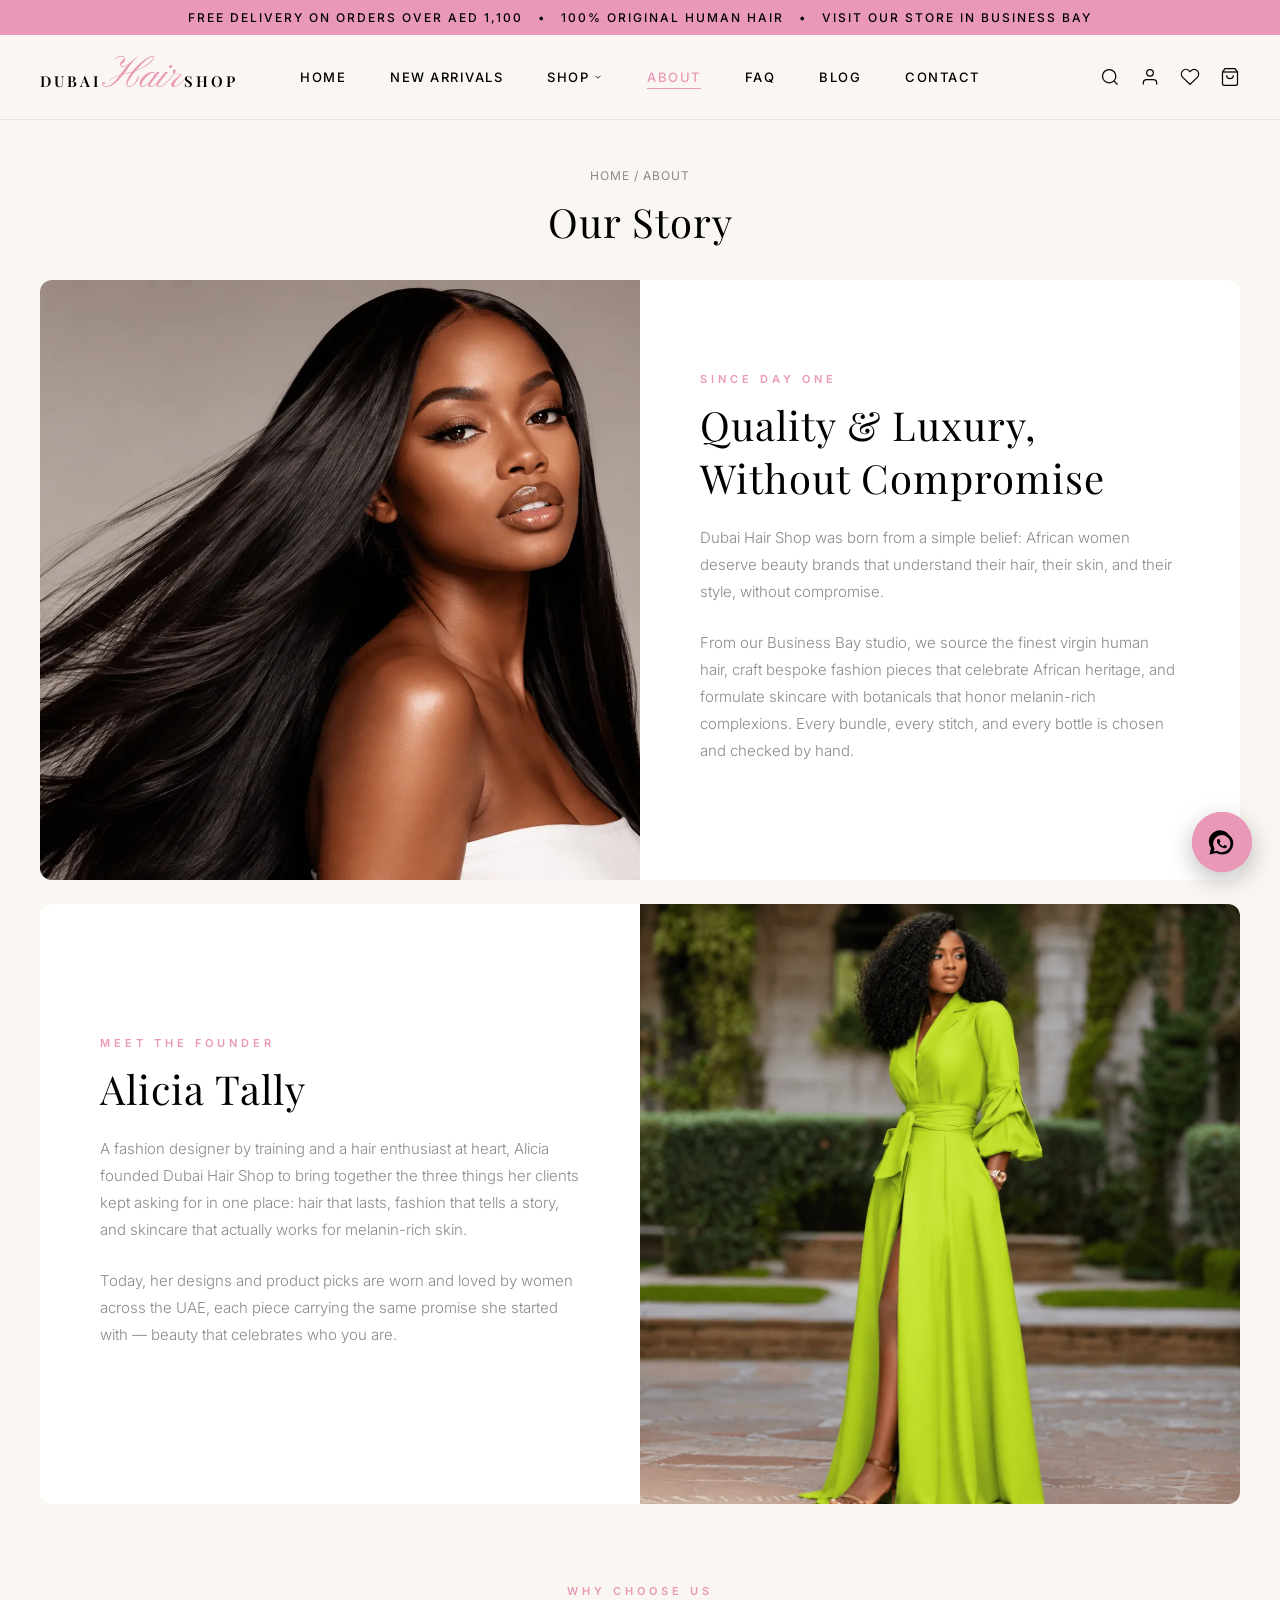
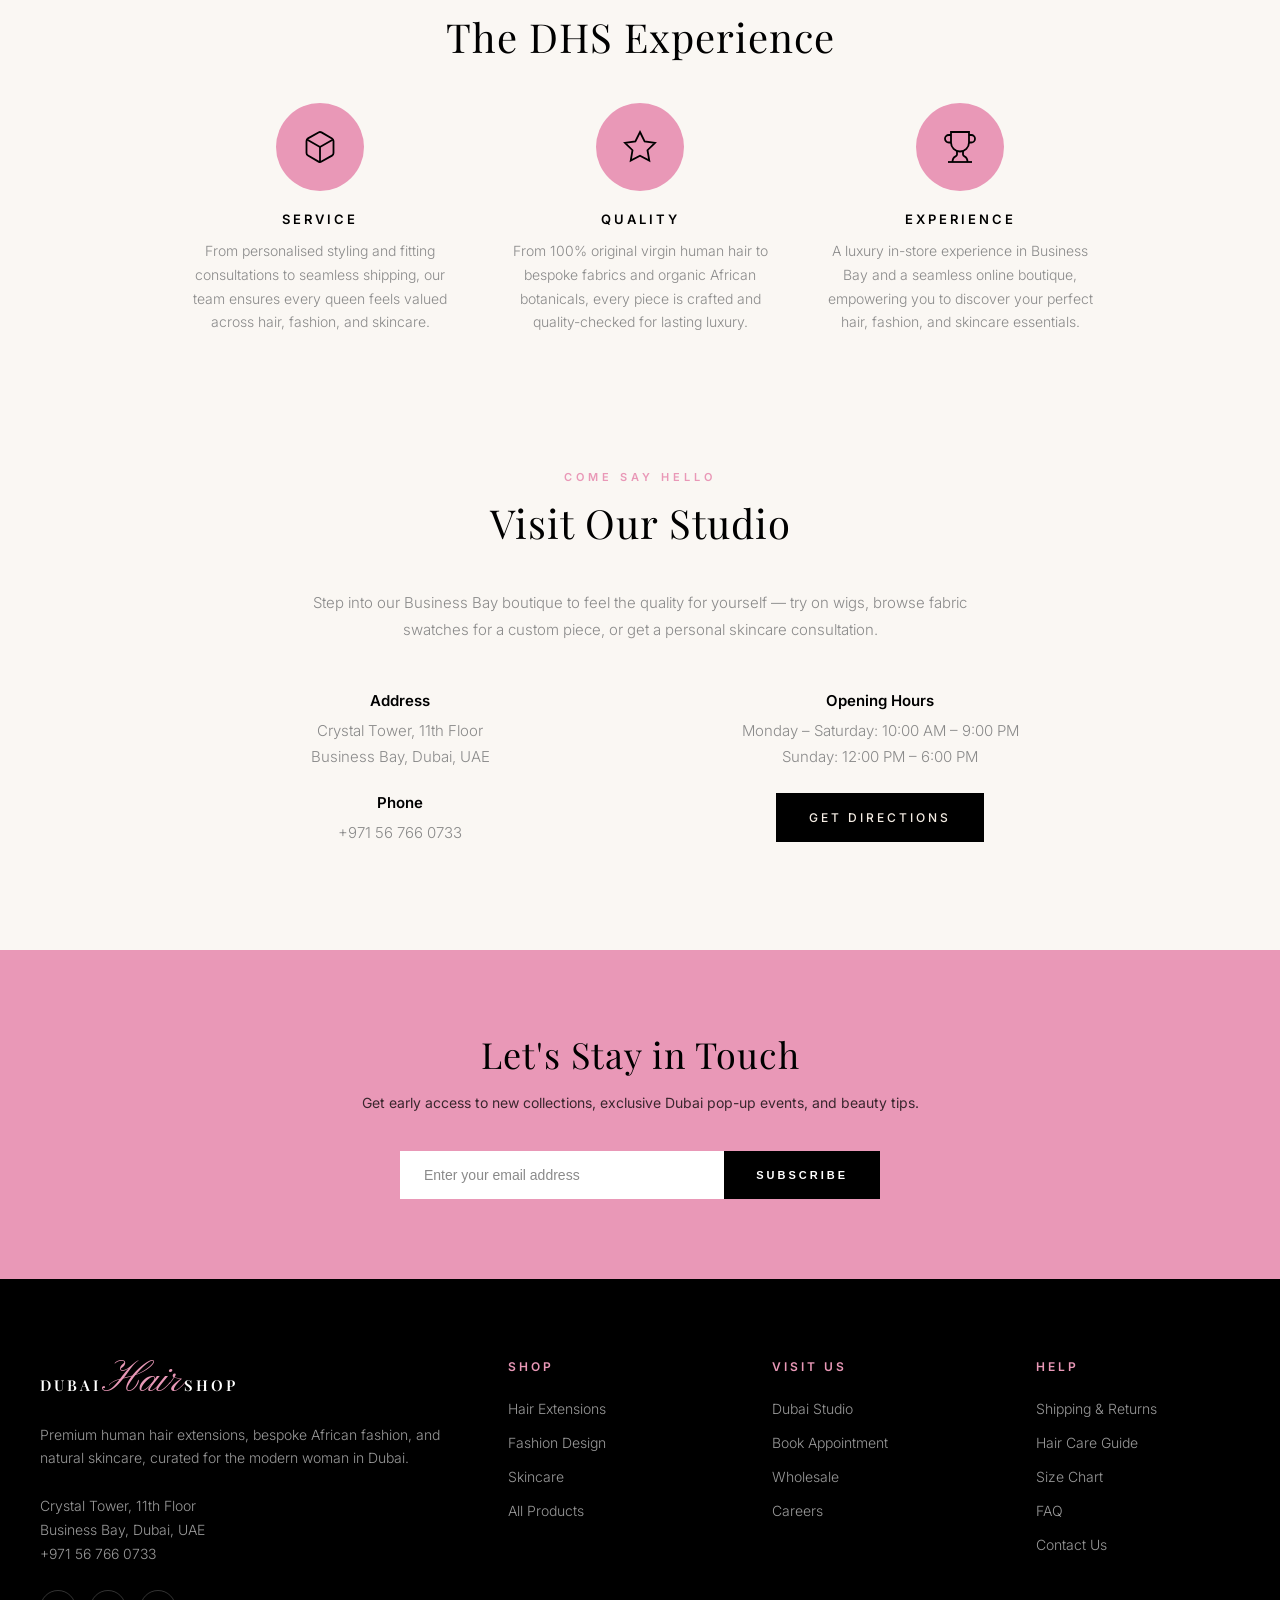
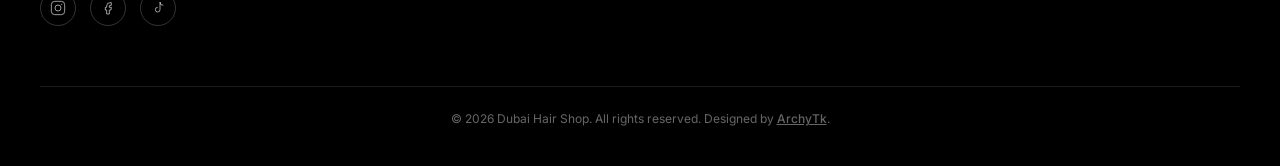
==== commit 9ebb2e34: "Optimize product images: convert PNGs to WebP and lazy-load below-the-fold images - Convert all prod" ====
--- a/about.html
+++ b/about.html
@@ -108,7 +108,7 @@
 <!-- Story -->
 <div class="about-story">
   <div class="about-story-img">
-    <img src="img/hero-image.png" alt="Dubai Hair Shop studio">
+    <img src="img/hero-image.webp" alt="Dubai Hair Shop studio">
   </div>
   <div class="about-story-content">
     <p class="section-label" style="text-align:left; padding:0;">Since Day One</p>
@@ -127,7 +127,7 @@
     <p class="about-text">Today, her designs and product picks are worn and loved by women across the UAE, each piece carrying the same promise she started with — beauty that celebrates who you are.</p>
   </div>
   <div class="about-founder-img">
-    <img src="img/alicia-tally-fashion-designer-featured.png" alt="Alicia Tally, Founder & Creative Director">
+    <img src="img/alicia-tally-fashion-designer-featured.webp" alt="Alicia Tally, Founder & Creative Director" loading="lazy" decoding="async">
   </div>
 </div>
 
